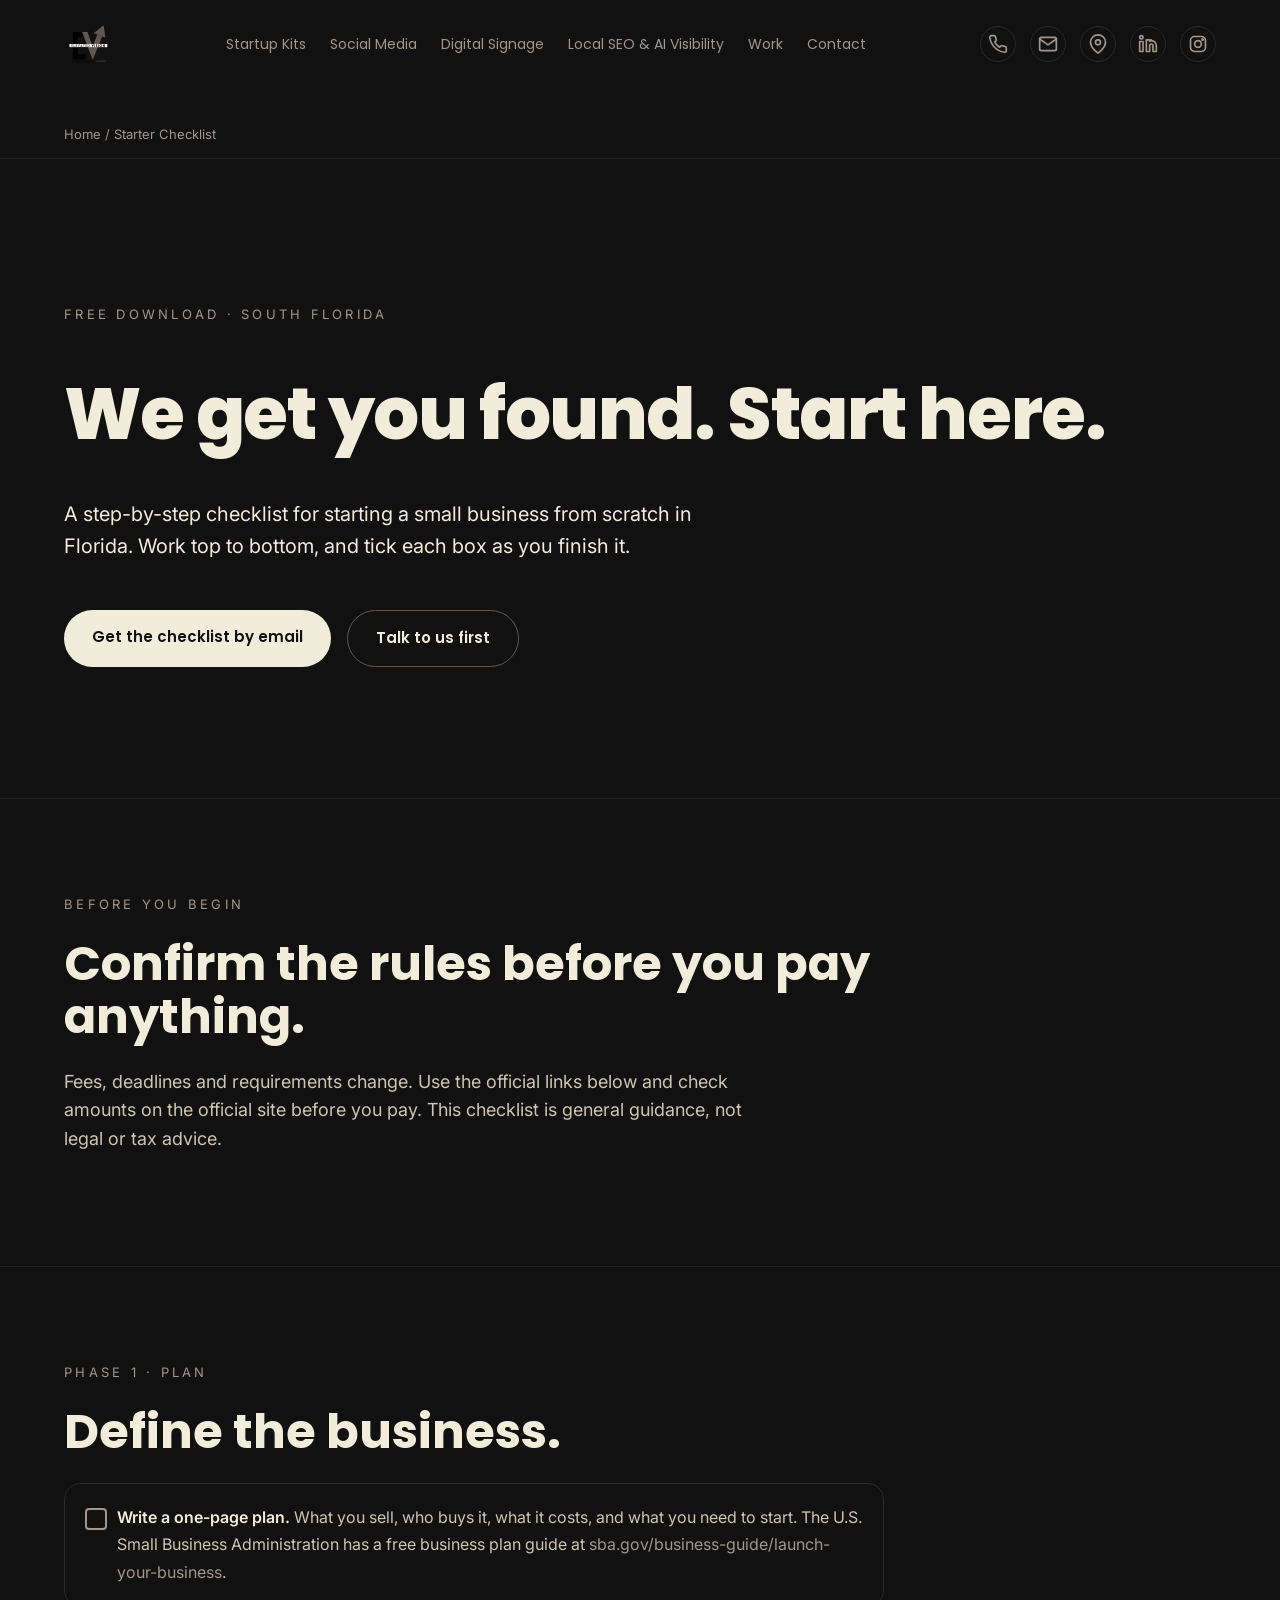
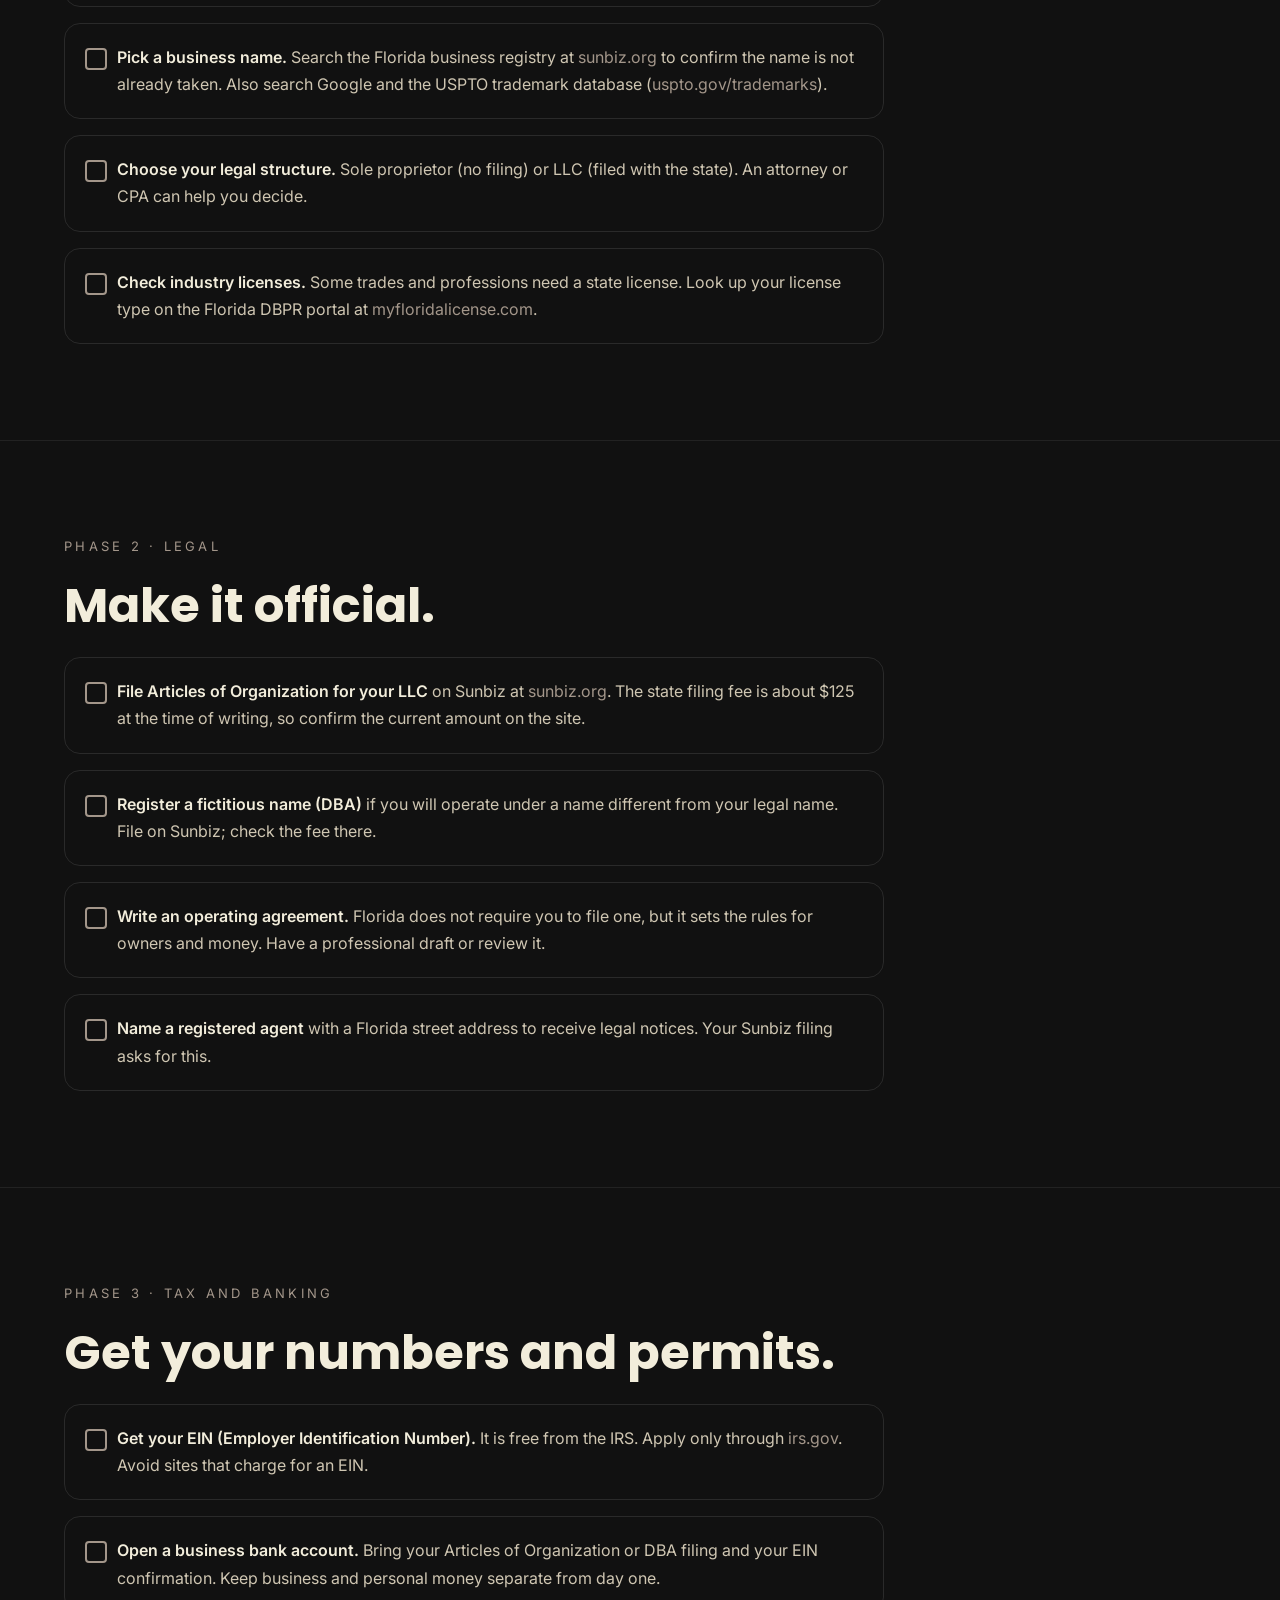
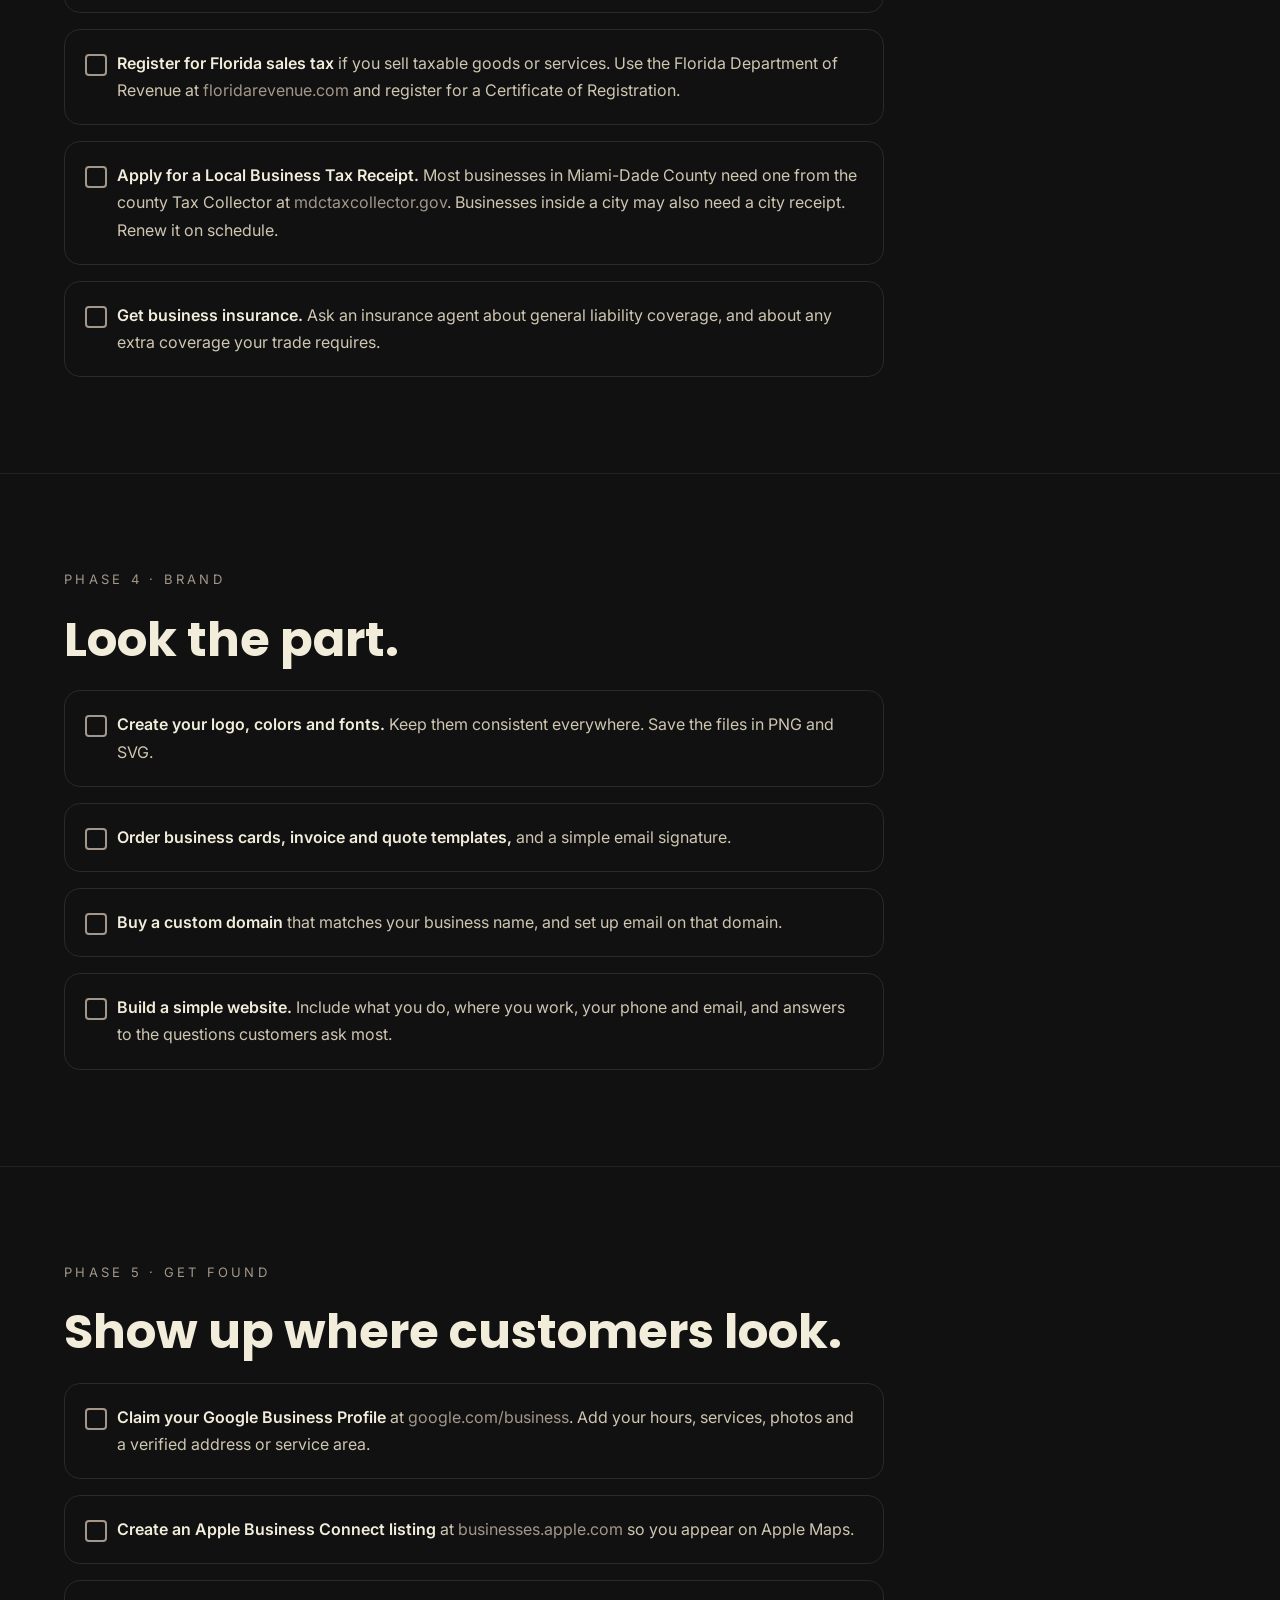
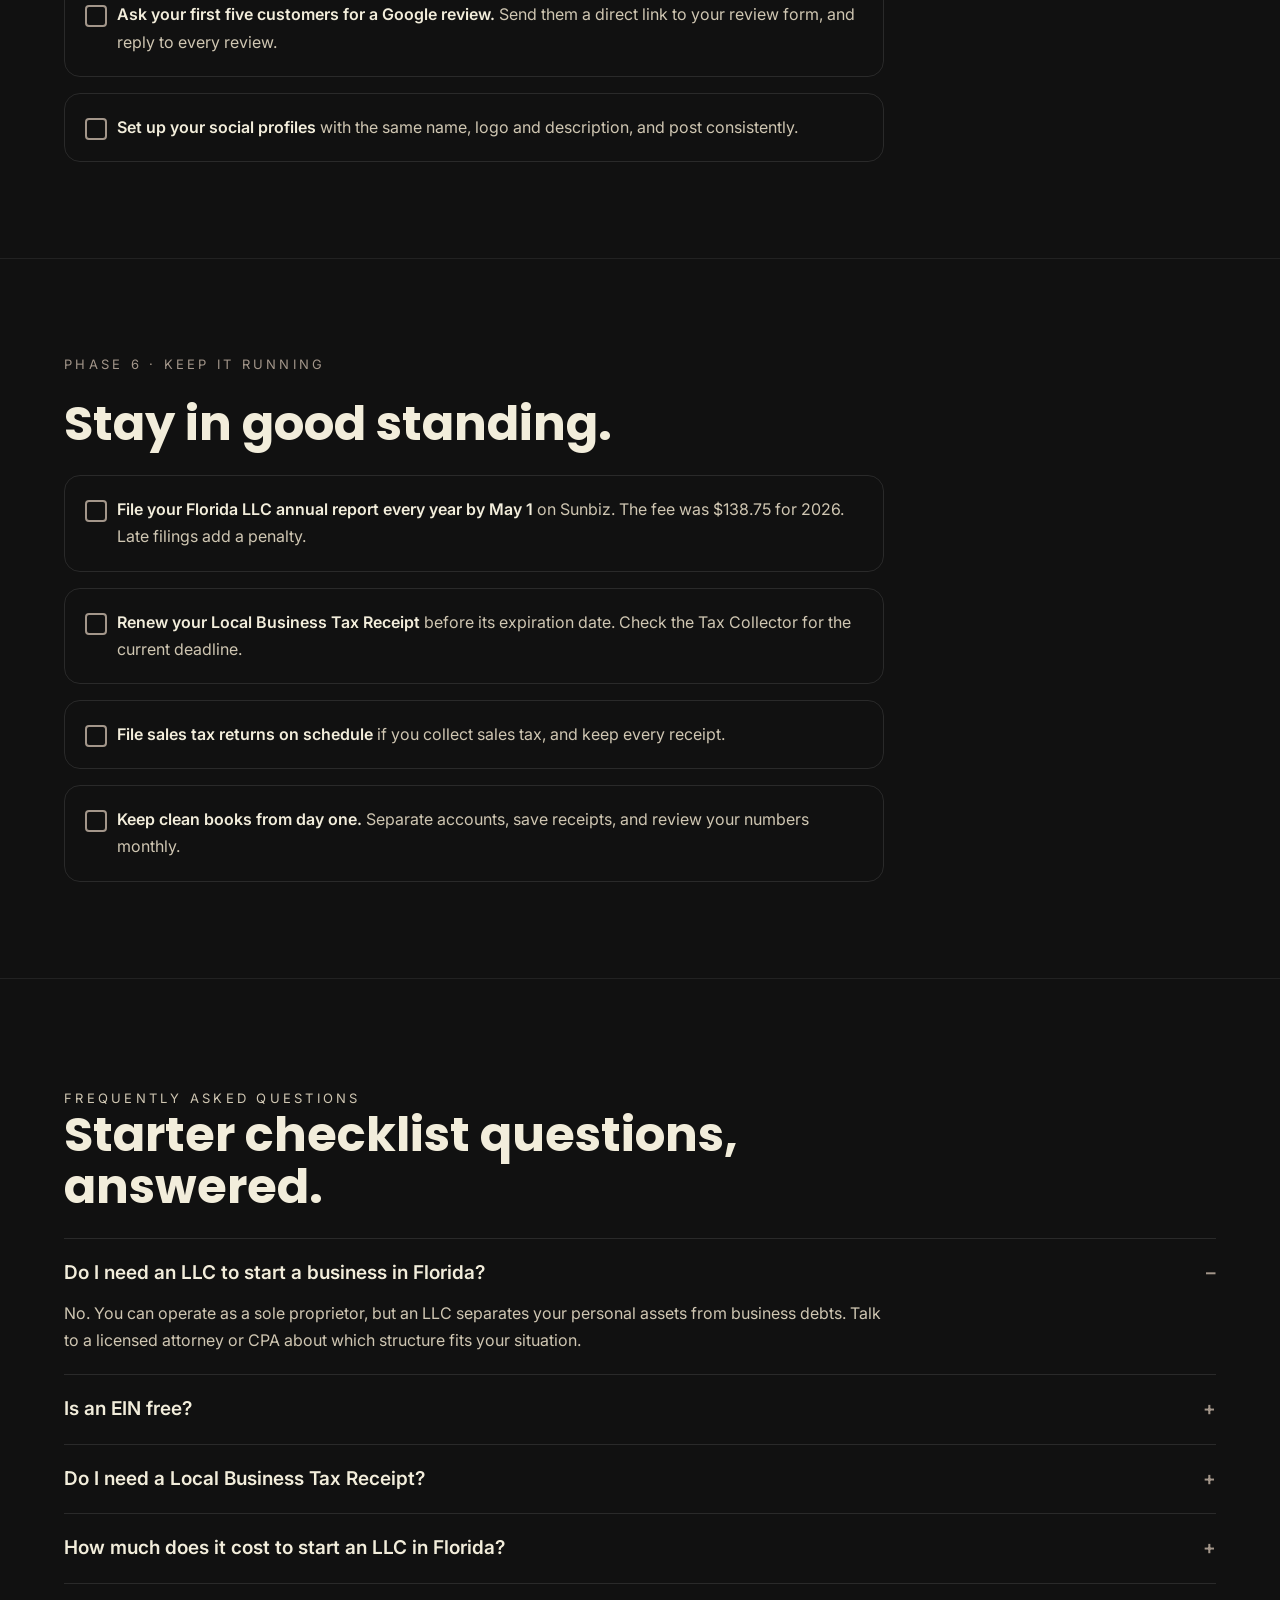
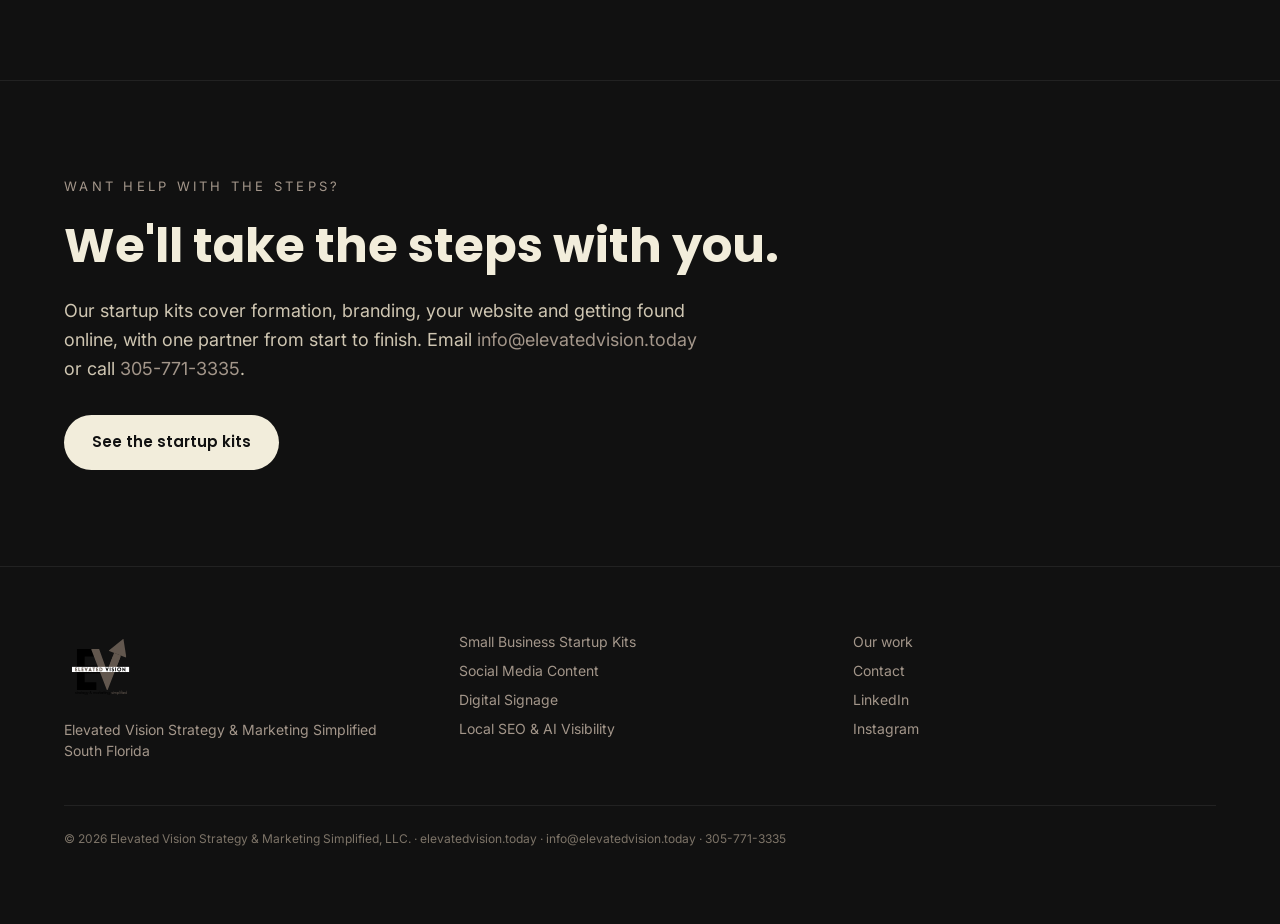
==== starter-checklist.html @ 318035e6 "Add Elevated Vision mark as Apple touch icon on all pages Co-Authored-By: Claude Haiku 5.5 <noreply@" ====
<!doctype html>
<html lang="en">
<head>
<meta charset="utf-8">
<meta name="viewport" content="width=device-width, initial-scale=1">
<title>Free Small Business Starter Checklist for Florida | Elevated Vision</title>
<meta name="description" content="A free, step-by-step starter checklist for launching a small business in South Florida: naming, LLC filing, EIN, sales tax, Miami-Dade business tax receipt, banking, branding and getting found online.">
<link rel="canonical" href="https://elevatedvision.today/starter-checklist.html">
<meta property="og:title" content="Free Small Business Starter Checklist | Elevated Vision">
<meta property="og:url" content="https://elevatedvision.today/starter-checklist.html">
<link rel="icon" href="assets/logo/elevated-vision-logo.svg" type="image/svg+xml">
<link rel="apple-touch-icon" href="assets/logo/elevated-vision-mark.png">
<link rel="preconnect" href="https://fonts.googleapis.com">
<link rel="preconnect" href="https://fonts.gstatic.com" crossorigin>
<link href="https://fonts.googleapis.com/css2?family=Poppins:wght@300;400;600;800&family=Inter:wght@400;500;600&display=swap" rel="stylesheet">
<link rel="stylesheet" href="style.css">
<script type="application/ld+json">
{
  "@context": "https://schema.org",
  "@graph": [
    {
      "@type": "WebPage",
      "name": "Free Small Business Starter Checklist for Florida",
      "url": "https://elevatedvision.today/starter-checklist.html",
      "description": "Step-by-step checklist for starting a small business in South Florida, from naming and LLC filing to EIN, sales tax, local business tax receipt and getting found online.",
      "isPartOf": { "@type": "WebSite", "name": "Elevated Vision Strategy & Marketing Simplified", "url": "https://elevatedvision.today/" },
      "provider": { "@type": "ProfessionalService", "name": "Elevated Vision Strategy & Marketing Simplified", "url": "https://elevatedvision.today/" }
    },
    {
      "@type": "FAQPage",
      "mainEntity": [
        { "@type": "Question", "name": "Do I need an LLC to start a business in Florida?", "acceptedAnswer": { "@type": "Answer", "text": "No. You can operate as a sole proprietor, but an LLC separates your personal assets from business debts. Talk to a licensed attorney or CPA about which structure fits your situation." } },
        { "@type": "Question", "name": "Is an EIN free?", "acceptedAnswer": { "@type": "Answer", "text": "Yes. Apply directly through the IRS website at no cost. Be cautious of third-party sites that charge a fee for an EIN." } },
        { "@type": "Question", "name": "Do I need a Local Business Tax Receipt?", "acceptedAnswer": { "@type": "Answer", "text": "Most businesses operating in Miami-Dade County need a Local Business Tax Receipt from the county Tax Collector, and businesses inside a city may also need a city receipt. Check with the Tax Collector for your category." } },
        { "@type": "Question", "name": "How much does it cost to start an LLC in Florida?", "acceptedAnswer": { "@type": "Answer", "text": "Florida charges a filing fee to file Articles of Organization on Sunbiz, and an annual report fee every year. Confirm the current amounts on sunbiz.org before you file." } }
      ]
    }
  ]
}
</script>
</head>
<body>

<header class="nav">
  <a href="index.html" aria-label="Elevated Vision home"><img src="assets/logo/elevated-vision-logo.svg" alt="Elevated Vision, marketing &amp; strategy, simplified"></a>
  <nav class="nav-links" aria-label="Primary">
    <a href="services/startup-kits.html">Startup Kits</a>
    <a href="services/social-media-content.html">Social Media</a>
    <a href="services/digital-signage.html">Digital Signage</a>
    <a href="services/local-seo-ai-visibility.html">Local SEO &amp; AI Visibility</a>
    <a href="work.html">Work</a>
    <a href="index.html#contact">Contact</a>
  </nav>
  <div class="nav-contact" aria-label="Contact Elevated Vision">
    <a href="tel:+13057713335" aria-label="Call us" title="Call us"><svg viewBox="0 0 24 24" width="20" height="20" fill="none" stroke="currentColor" stroke-width="2" stroke-linecap="round" stroke-linejoin="round" aria-hidden="true" focusable="false"><path d="M22 16.9v3a2 2 0 0 1-2.2 2 19.8 19.8 0 0 1-8.6-3.1 19.5 19.5 0 0 1-6-6A19.8 19.8 0 0 1 2.1 4.2 2 2 0 0 1 4.1 2h3a2 2 0 0 1 2 1.7c.1.9.4 1.8.7 2.7a2 2 0 0 1-.5 2.1L8 9.8a16 16 0 0 0 6 6l1.3-1.3a2 2 0 0 1 2.1-.4c.9.3 1.8.6 2.7.7a2 2 0 0 1 1.7 2z"/></svg></a>
    <a href="mailto:info@elevatedvision.today" aria-label="Email us" title="Email us"><svg viewBox="0 0 24 24" width="20" height="20" fill="none" stroke="currentColor" stroke-width="2" stroke-linecap="round" stroke-linejoin="round" aria-hidden="true" focusable="false"><rect x="2" y="4" width="20" height="16" rx="2"/><polyline points="22,6 12,13 2,6"/></svg></a>
    <a href="https://www.google.com/maps/place/Elevated+Vision+Strategy+%26+Marketing+Simplified/data=!4m2!3m1!1s0x0:0xafeffd93a2e6e98b?sa=X&amp;ved=1t:2428&amp;ictx=111" aria-label="Google Business Profile" title="Google Business Profile" target="_blank" rel="noopener"><svg viewBox="0 0 24 24" width="20" height="20" fill="none" stroke="currentColor" stroke-width="2" stroke-linecap="round" stroke-linejoin="round" aria-hidden="true" focusable="false"><path d="M21 10c0 7-9 13-9 13S3 17 3 10a9 9 0 0 1 18 0z"/><circle cx="12" cy="10" r="3"/></svg></a>
    <a href="https://www.linkedin.com/company/elevated-vision-sms" aria-label="LinkedIn" title="LinkedIn" target="_blank" rel="noopener"><svg viewBox="0 0 24 24" width="20" height="20" fill="none" stroke="currentColor" stroke-width="2" stroke-linecap="round" stroke-linejoin="round" aria-hidden="true" focusable="false"><path d="M16 8a6 6 0 0 1 6 6v7h-4v-7a2 2 0 0 0-4 0v7h-4v-14h4v2a4 4 0 0 1 2-2z"/><rect x="2" y="9" width="4" height="12"/><circle cx="4" cy="4" r="2"/></svg></a>
    <a href="https://www.instagram.com/ElevatedVisionSMS" aria-label="Instagram" title="Instagram" target="_blank" rel="noopener"><svg viewBox="0 0 24 24" width="20" height="20" fill="none" stroke="currentColor" stroke-width="2" stroke-linecap="round" stroke-linejoin="round" aria-hidden="true" focusable="false"><rect x="3" y="3" width="18" height="18" rx="5"/><circle cx="12" cy="12" r="4"/><circle cx="17.5" cy="6.5" r="0.8" fill="currentColor"/></svg></a>
  </div>
</header>

<p class="crumbs"><a href="index.html">Home</a> / Starter Checklist</p>

<main>
  <div class="hero">
    <p class="eyebrow">Free download · South Florida</p>
    <h1>We get you found. Start here.</h1>
    <p class="lead">A step-by-step checklist for starting a small business from scratch in Florida. Work top to bottom, and tick each box as you finish it.</p>
    <div class="pills">
      <a class="btn btn-primary" href="index.html#signup">Get the checklist by email</a>
      <a class="btn btn-ghost" href="index.html#contact">Talk to us first</a>
    </div>
  </div>

  <section>
    <p class="eyebrow">Before you begin</p>
    <h2>Confirm the rules before you pay anything.</h2>
    <p class="muted" style="font-size:18px;max-width:720px;margin:0 0 16px">Fees, deadlines and requirements change. Use the official links below and check amounts on the official site before you pay. This checklist is general guidance, not legal or tax advice.</p>
  </section>

  <section>
    <p class="eyebrow">Phase 1 · Plan</p>
    <h2>Define the business.</h2>
    <ul class="checklist">
      <li><strong>Write a one-page plan.</strong> What you sell, who buys it, what it costs, and what you need to start. The U.S. Small Business Administration has a free business plan guide at <a href="https://www.sba.gov/business-guide/launch-your-business" target="_blank" rel="noopener">sba.gov/business-guide/launch-your-business</a>.</li>
      <li><strong>Pick a business name.</strong> Search the Florida business registry at <a href="https://www.sunbiz.org" target="_blank" rel="noopener">sunbiz.org</a> to confirm the name is not already taken. Also search Google and the USPTO trademark database (<a href="https://www.uspto.gov/trademarks" target="_blank" rel="noopener">uspto.gov/trademarks</a>).</li>
      <li><strong>Choose your legal structure.</strong> Sole proprietor (no filing) or LLC (filed with the state). An attorney or CPA can help you decide.</li>
      <li><strong>Check industry licenses.</strong> Some trades and professions need a state license. Look up your license type on the Florida DBPR portal at <a href="https://www.myfloridalicense.com" target="_blank" rel="noopener">myfloridalicense.com</a>.</li>
    </ul>
  </section>

  <section>
    <p class="eyebrow">Phase 2 · Legal</p>
    <h2>Make it official.</h2>
    <ul class="checklist">
      <li><strong>File Articles of Organization for your LLC</strong> on Sunbiz at <a href="https://www.sunbiz.org" target="_blank" rel="noopener">sunbiz.org</a>. The state filing fee is about $125 at the time of writing, so confirm the current amount on the site.</li>
      <li><strong>Register a fictitious name (DBA)</strong> if you will operate under a name different from your legal name. File on Sunbiz; check the fee there.</li>
      <li><strong>Write an operating agreement.</strong> Florida does not require you to file one, but it sets the rules for owners and money. Have a professional draft or review it.</li>
      <li><strong>Name a registered agent</strong> with a Florida street address to receive legal notices. Your Sunbiz filing asks for this.</li>
    </ul>
  </section>

  <section>
    <p class="eyebrow">Phase 3 · Tax and banking</p>
    <h2>Get your numbers and permits.</h2>
    <ul class="checklist">
      <li><strong>Get your EIN (Employer Identification Number).</strong> It is free from the IRS. Apply only through <a href="https://www.irs.gov/businesses/small-businesses-self-employed/apply-for-an-employer-identification-number-ein-online" target="_blank" rel="noopener">irs.gov</a>. Avoid sites that charge for an EIN.</li>
      <li><strong>Open a business bank account.</strong> Bring your Articles of Organization or DBA filing and your EIN confirmation. Keep business and personal money separate from day one.</li>
      <li><strong>Register for Florida sales tax</strong> if you sell taxable goods or services. Use the Florida Department of Revenue at <a href="https://floridarevenue.com" target="_blank" rel="noopener">floridarevenue.com</a> and register for a Certificate of Registration.</li>
      <li><strong>Apply for a Local Business Tax Receipt.</strong> Most businesses in Miami-Dade County need one from the county Tax Collector at <a href="https://www.mdctaxcollector.gov/services/local-business-tax-receipt" target="_blank" rel="noopener">mdctaxcollector.gov</a>. Businesses inside a city may also need a city receipt. Renew it on schedule.</li>
      <li><strong>Get business insurance.</strong> Ask an insurance agent about general liability coverage, and about any extra coverage your trade requires.</li>
    </ul>
  </section>

  <section>
    <p class="eyebrow">Phase 4 · Brand</p>
    <h2>Look the part.</h2>
    <ul class="checklist">
      <li><strong>Create your logo, colors and fonts.</strong> Keep them consistent everywhere. Save the files in PNG and SVG.</li>
      <li><strong>Order business cards, invoice and quote templates,</strong> and a simple email signature.</li>
      <li><strong>Buy a custom domain</strong> that matches your business name, and set up email on that domain.</li>
      <li><strong>Build a simple website.</strong> Include what you do, where you work, your phone and email, and answers to the questions customers ask most.</li>
    </ul>
  </section>

  <section>
    <p class="eyebrow">Phase 5 · Get found</p>
    <h2>Show up where customers look.</h2>
    <ul class="checklist">
      <li><strong>Claim your Google Business Profile</strong> at <a href="https://www.google.com/business" target="_blank" rel="noopener">google.com/business</a>. Add your hours, services, photos and a verified address or service area.</li>
      <li><strong>Create an Apple Business Connect listing</strong> at <a href="https://businesses.apple.com" target="_blank" rel="noopener">businesses.apple.com</a> so you appear on Apple Maps.</li>
      <li><strong>Ask your first five customers for a Google review.</strong> Send them a direct link to your review form, and reply to every review.</li>
      <li><strong>Set up your social profiles</strong> with the same name, logo and description, and post consistently.</li>
    </ul>
  </section>

  <section>
    <p class="eyebrow">Phase 6 · Keep it running</p>
    <h2>Stay in good standing.</h2>
    <ul class="checklist">
      <li><strong>File your Florida LLC annual report every year by May 1</strong> on Sunbiz. The fee was $138.75 for 2026. Late filings add a penalty.</li>
      <li><strong>Renew your Local Business Tax Receipt</strong> before its expiration date. Check the Tax Collector for the current deadline.</li>
      <li><strong>File sales tax returns on schedule</strong> if you collect sales tax, and keep every receipt.</li>
      <li><strong>Keep clean books from day one.</strong> Separate accounts, save receipts, and review your numbers monthly.</li>
    </ul>
  </section>

  <section class="faq">
    <p class="eyebrow">Frequently asked questions</p>
    <h2>Starter checklist questions, answered.</h2>
    <details open><summary>Do I need an LLC to start a business in Florida?</summary><p>No. You can operate as a sole proprietor, but an LLC separates your personal assets from business debts. Talk to a licensed attorney or CPA about which structure fits your situation.</p></details>
    <details><summary>Is an EIN free?</summary><p>Yes. Apply directly through the IRS website at no cost. Be cautious of third-party sites that charge a fee for an EIN.</p></details>
    <details><summary>Do I need a Local Business Tax Receipt?</summary><p>Most businesses operating in Miami-Dade County need a Local Business Tax Receipt from the county Tax Collector, and businesses inside a city may also need a city receipt. Check with the Tax Collector for your category.</p></details>
    <details><summary>How much does it cost to start an LLC in Florida?</summary><p>Florida charges a filing fee to file Articles of Organization on Sunbiz, and an annual report fee every year. Confirm the current amounts on sunbiz.org before you file.</p></details>
  </section>

  <section>
    <p class="eyebrow">Want help with the steps?</p>
    <h2>We'll take the steps with you.</h2>
    <p class="muted" style="font-size:18px;max-width:640px;margin:0 0 32px">Our startup kits cover formation, branding, your website and getting found online, with one partner from start to finish. Email <a href="mailto:info@elevatedvision.today">info@elevatedvision.today</a> or call <a href="tel:+13057713335">305-771-3335</a>.</p>
    <a class="btn btn-primary" href="services/startup-kits.html">See the startup kits</a>
  </section>
</main>

<footer class="footer">
  <div><img src="assets/logo/elevated-vision-logo.svg" alt="Elevated Vision" style="height:72px;width:auto;margin-bottom:16px"><div>Elevated Vision Strategy &amp; Marketing Simplified<br>South Florida</div></div>
  <ul><li><a href="services/startup-kits.html">Small Business Startup Kits</a></li><li><a href="services/social-media-content.html">Social Media Content</a></li><li><a href="services/digital-signage.html">Digital Signage</a></li><li><a href="services/local-seo-ai-visibility.html">Local SEO &amp; AI Visibility</a></li></ul>
  <ul><li><a href="work.html">Our work</a></li><li><a href="index.html#contact">Contact</a></li><li><a href="https://www.linkedin.com/company/elevated-vision-sms" target="_blank" rel="noopener">LinkedIn</a></li><li><a href="https://www.instagram.com/ElevatedVisionSMS" target="_blank" rel="noopener">Instagram</a></li></ul>
  <p class="legal">© 2026 Elevated Vision Strategy &amp; Marketing Simplified, LLC. · elevatedvision.today · info@elevatedvision.today · 305-771-3335</p>
</footer>

</body>
</html>
---- style.css ----
:root { --black:#111111; --taupe:#62574E; --taupe-light:#A3968A; --cream:#F2EDDB; --line:#222; --muted:#CFC6B2; }
* { box-sizing: border-box; }
html, body { margin:0; padding:0; }
body { background:var(--black); color:var(--cream); font-family:Inter, system-ui, sans-serif; line-height:1.5; }
h1, h2, h3, .btn, .nav-links { font-family:Poppins, system-ui, sans-serif; }
a { color:var(--taupe-light); text-decoration:none; } a:hover { color:var(--cream); }
img { max-width:100%; height:auto; display:block; }
section { padding:96px 64px; border-top:1px solid var(--line); }
.eyebrow { font-size:13px; letter-spacing:.25em; color:var(--taupe-light); text-transform:uppercase; margin:0 0 24px; }
h1 { margin:0; font-size:72px; line-height:1.02; font-weight:800; letter-spacing:-.02em; max-width:1100px; }
h2 { margin:0 0 24px; font-size:48px; font-weight:700; line-height:1.1; max-width:900px; }
h3 { margin:0 0 12px; font-size:24px; font-weight:600; }
.lead { font-size:20px; line-height:1.6; max-width:680px; color:var(--cream); }
.muted { color:var(--muted); line-height:1.6; }
.btn { display:inline-block; padding:16px 28px; border-radius:999px; font-weight:600; font-size:15px; }
.btn-primary { background:var(--cream); color:var(--black); }
.btn-primary:hover { background:var(--taupe-light); color:var(--black); }
.btn-ghost { border:1px solid var(--taupe); color:var(--cream); }
.nav { display:flex; justify-content:space-between; align-items:center; padding:20px 64px; flex-wrap:wrap; gap:16px; }
.nav img { height:48px; width:auto; }
.nav-links { display:flex; gap:24px; font-size:14px; color:var(--taupe-light); flex-wrap:wrap; }
.nav-links a[aria-current="page"] { color:var(--cream); }
.hero { padding:112px 64px 96px; min-height:640px; display:flex; flex-direction:column; justify-content:center; gap:28px; border-top:1px solid var(--line); }
.crumbs { font-size:13px; color:var(--taupe-light); padding:24px 64px 0; }
.grid3 { display:grid; grid-template-columns:repeat(3,minmax(0,1fr)); gap:24px; }
.grid2 { display:grid; grid-template-columns:repeat(2,minmax(0,1fr)); gap:24px; }
.card { border:1px solid #2a2a2a; border-radius:20px; padding:32px; display:flex; flex-direction:column; gap:12px; }
.card .num { font-size:14px; color:var(--taupe-light); }
.card a.more { color:var(--cream); font-weight:600; margin-top:auto; }
.pills { display:flex; gap:16px; flex-wrap:wrap; }
.pill { border:1px solid var(--taupe); padding:10px 18px; border-radius:999px; font-size:14px; }
.bg-deep { background:#0b0b0b; }
.work-card { border:1px solid #2a2a2a; border-radius:16px; overflow:hidden; display:flex; flex-direction:column; background:#0b0b0b; }
.work-card .frame { background:#000; display:flex; align-items:center; justify-content:center; min-height:220px; padding:16px; }
.work-card .frame img { max-height:260px; width:auto; object-fit:contain; }
.work-card .caption { padding:20px 24px 24px; display:flex; flex-direction:column; gap:6px; }
.work-card .caption strong { font-size:17px; }
.work-card .caption span { color:var(--taupe-light); font-size:14px; }
.faq details { border-top:1px solid #2a2a2a; padding:20px 0; }
.faq details:last-child { border-bottom:1px solid #2a2a2a; }
.faq summary { cursor:pointer; font-size:19px; font-weight:600; list-style:none; }
.faq summary::-webkit-details-marker { display:none; }
.faq summary::after { content:"+"; float:right; color:var(--taupe-light); }
.faq details[open] summary::after { content:"–"; }
.faq p { color:var(--muted); line-height:1.7; margin:12px 0 0; max-width:820px; }
.reviews-grid { display:grid; grid-template-columns:minmax(0,1.2fr) minmax(0,1fr); gap:24px; align-items:start; }
@media (max-width: 900px) { .reviews-grid { grid-template-columns:1fr; } }
.signup { display:flex; gap:16px; flex-wrap:wrap; align-items:center; }
.signup-box { border:1px solid #2a2a2a; border-radius:20px; padding:40px; max-width:820px; }
.footer { display:grid; grid-template-columns:repeat(3,minmax(0,1fr)); gap:32px; padding:64px; border-top:1px solid var(--line); color:var(--taupe-light); font-size:14px; }
.footer ul { list-style:none; margin:0; padding:0; display:flex; flex-direction:column; gap:8px; }
.footer .legal { grid-column:1 / -1; font-size:12px; color:#7d7468; border-top:1px solid var(--line); padding-top:24px; }
.social { display:flex; gap:20px; flex-wrap:wrap; }
.placeholder { border:1px dashed var(--taupe-light); border-radius:12px; padding:14px 18px; color:var(--taupe-light); font-size:13px; }
@media (max-width: 900px) {
  section, .nav, .hero, .crumbs, .footer { padding-left:24px; padding-right:24px; }
  h1 { font-size:44px; } h2 { font-size:32px; }
  .grid3, .grid2, .footer { grid-template-columns:1fr; }
  .nav img { height:40px; }
}
@media (prefers-reduced-motion: no-preference) {
  .hero h1, .hero .lead { animation: rise .9s ease-out both; }
  .hero .lead { animation-delay:.15s; }
  @keyframes rise { from { opacity:0; transform:translateY(16px); } to { opacity:1; transform:none; } }
}
.checklist { list-style:none; margin:0; padding:0; display:flex; flex-direction:column; gap:16px; max-width:820px; }
.checklist li { position:relative; padding:20px 20px 20px 52px; border:1px solid #2a2a2a; border-radius:16px; color:var(--muted); line-height:1.7; }
.checklist li::before { content:""; position:absolute; left:20px; top:24px; width:18px; height:18px; border:2px solid var(--taupe-light); border-radius:4px; }
.checklist li strong { color:var(--cream); font-weight:600; }
.nav-contact { display:flex; gap:14px; align-items:center; }
.nav-contact a { color:var(--taupe-light); display:inline-flex; width:36px; height:36px; align-items:center; justify-content:center; border:1px solid #2a2a2a; border-radius:999px; }
.nav-contact a:hover { color:var(--black); background:var(--cream); border-color:var(--cream); }
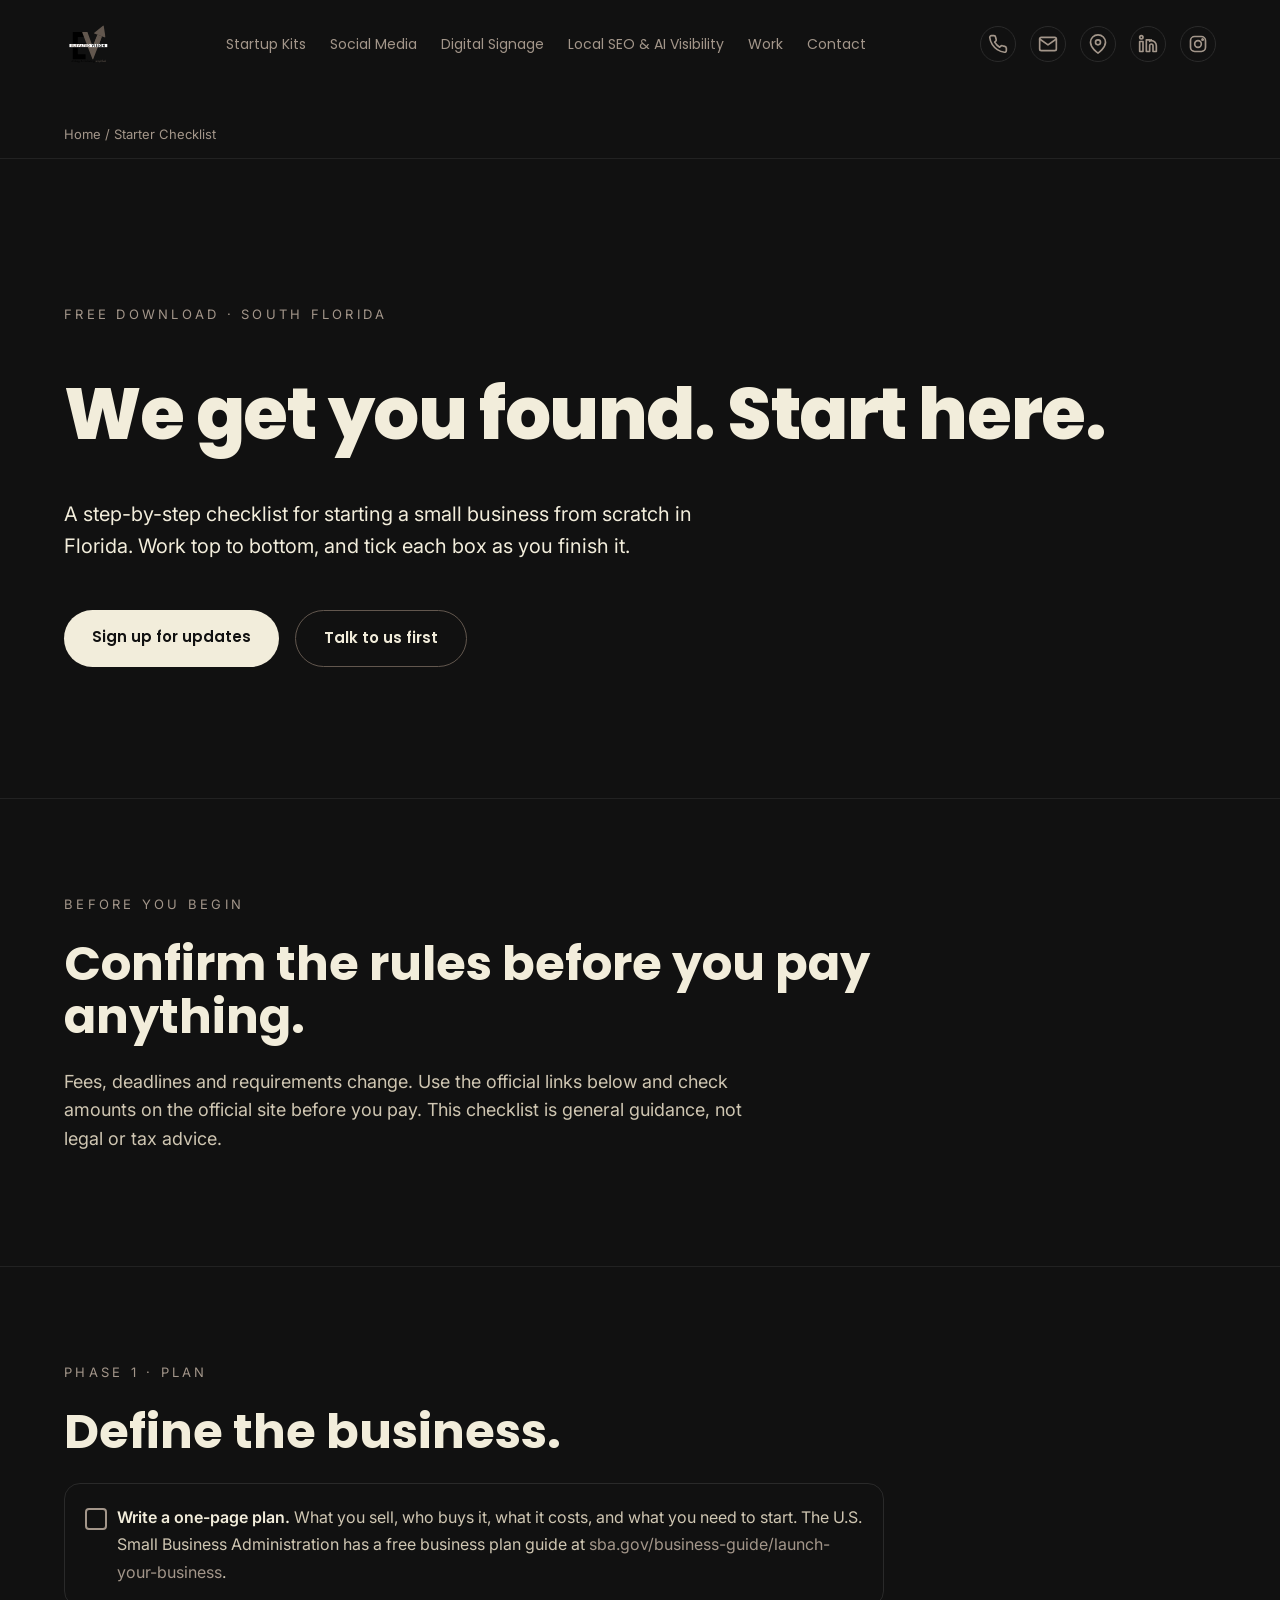
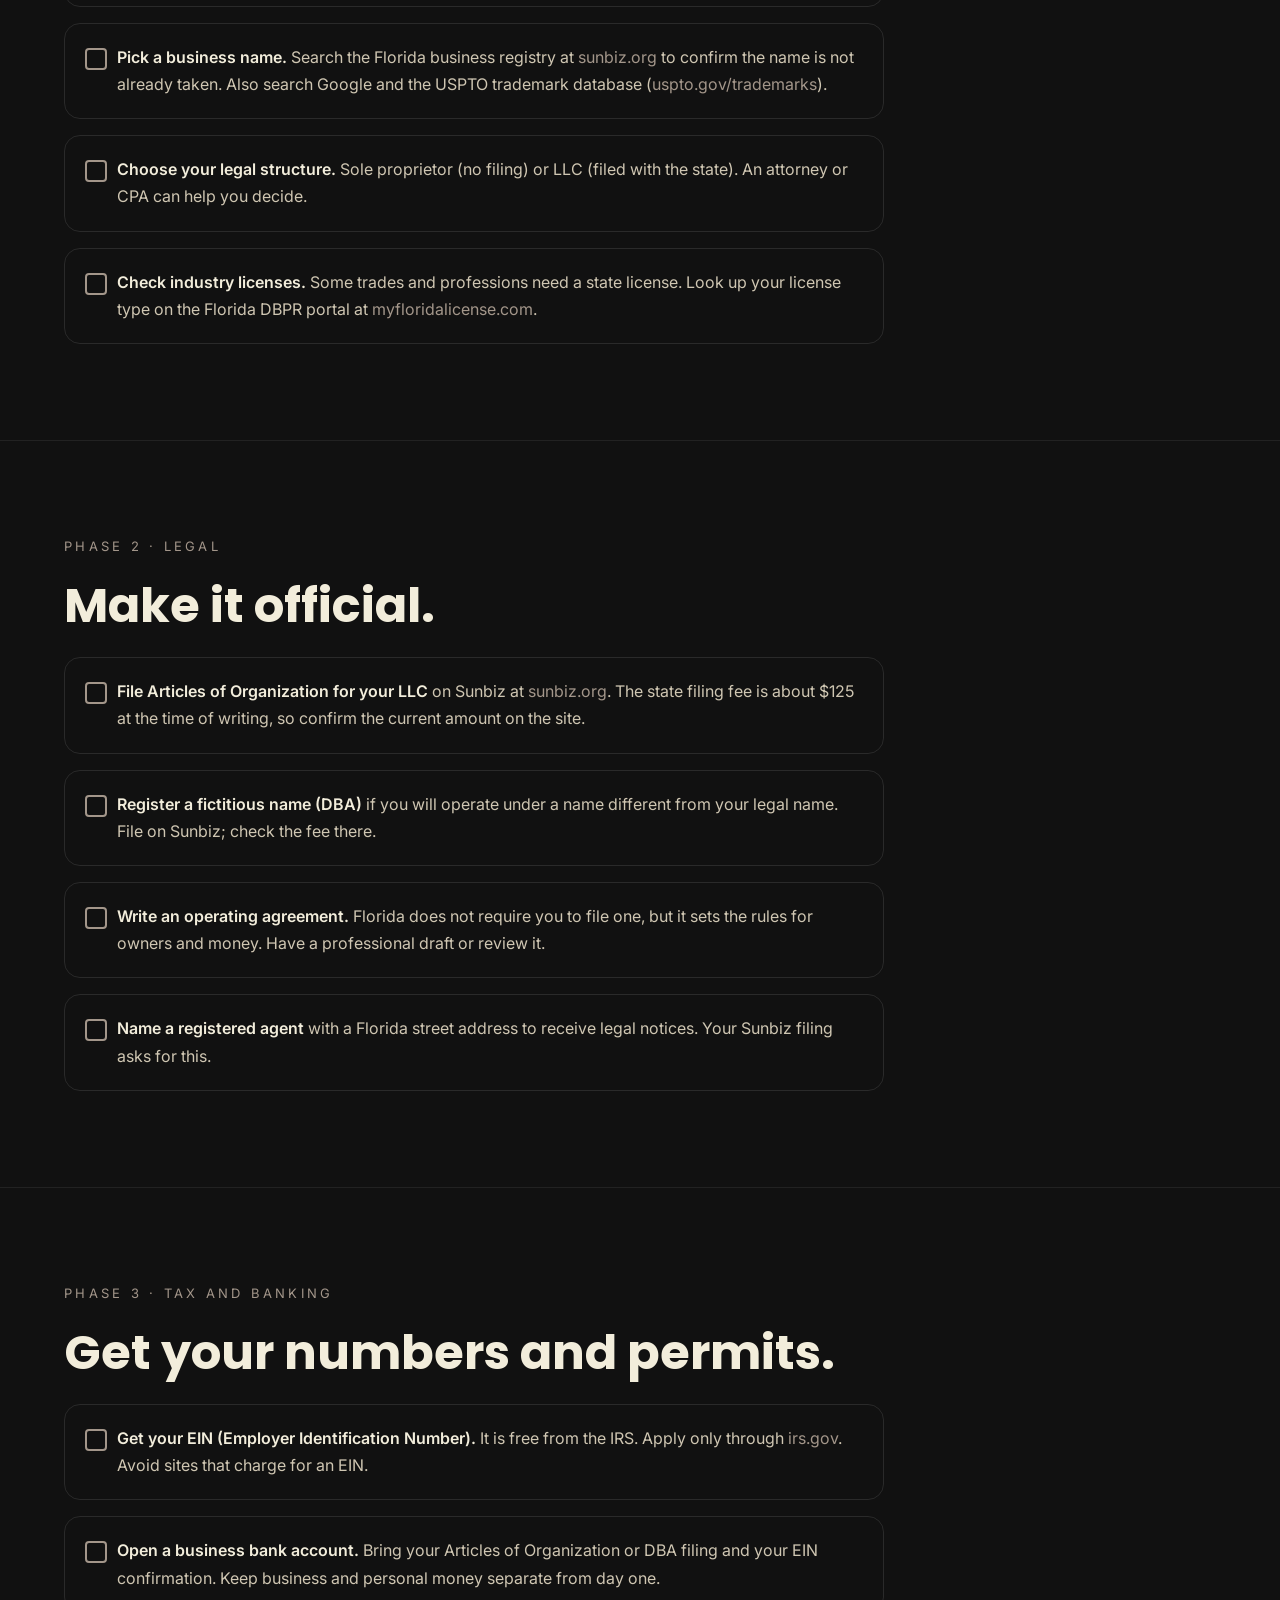
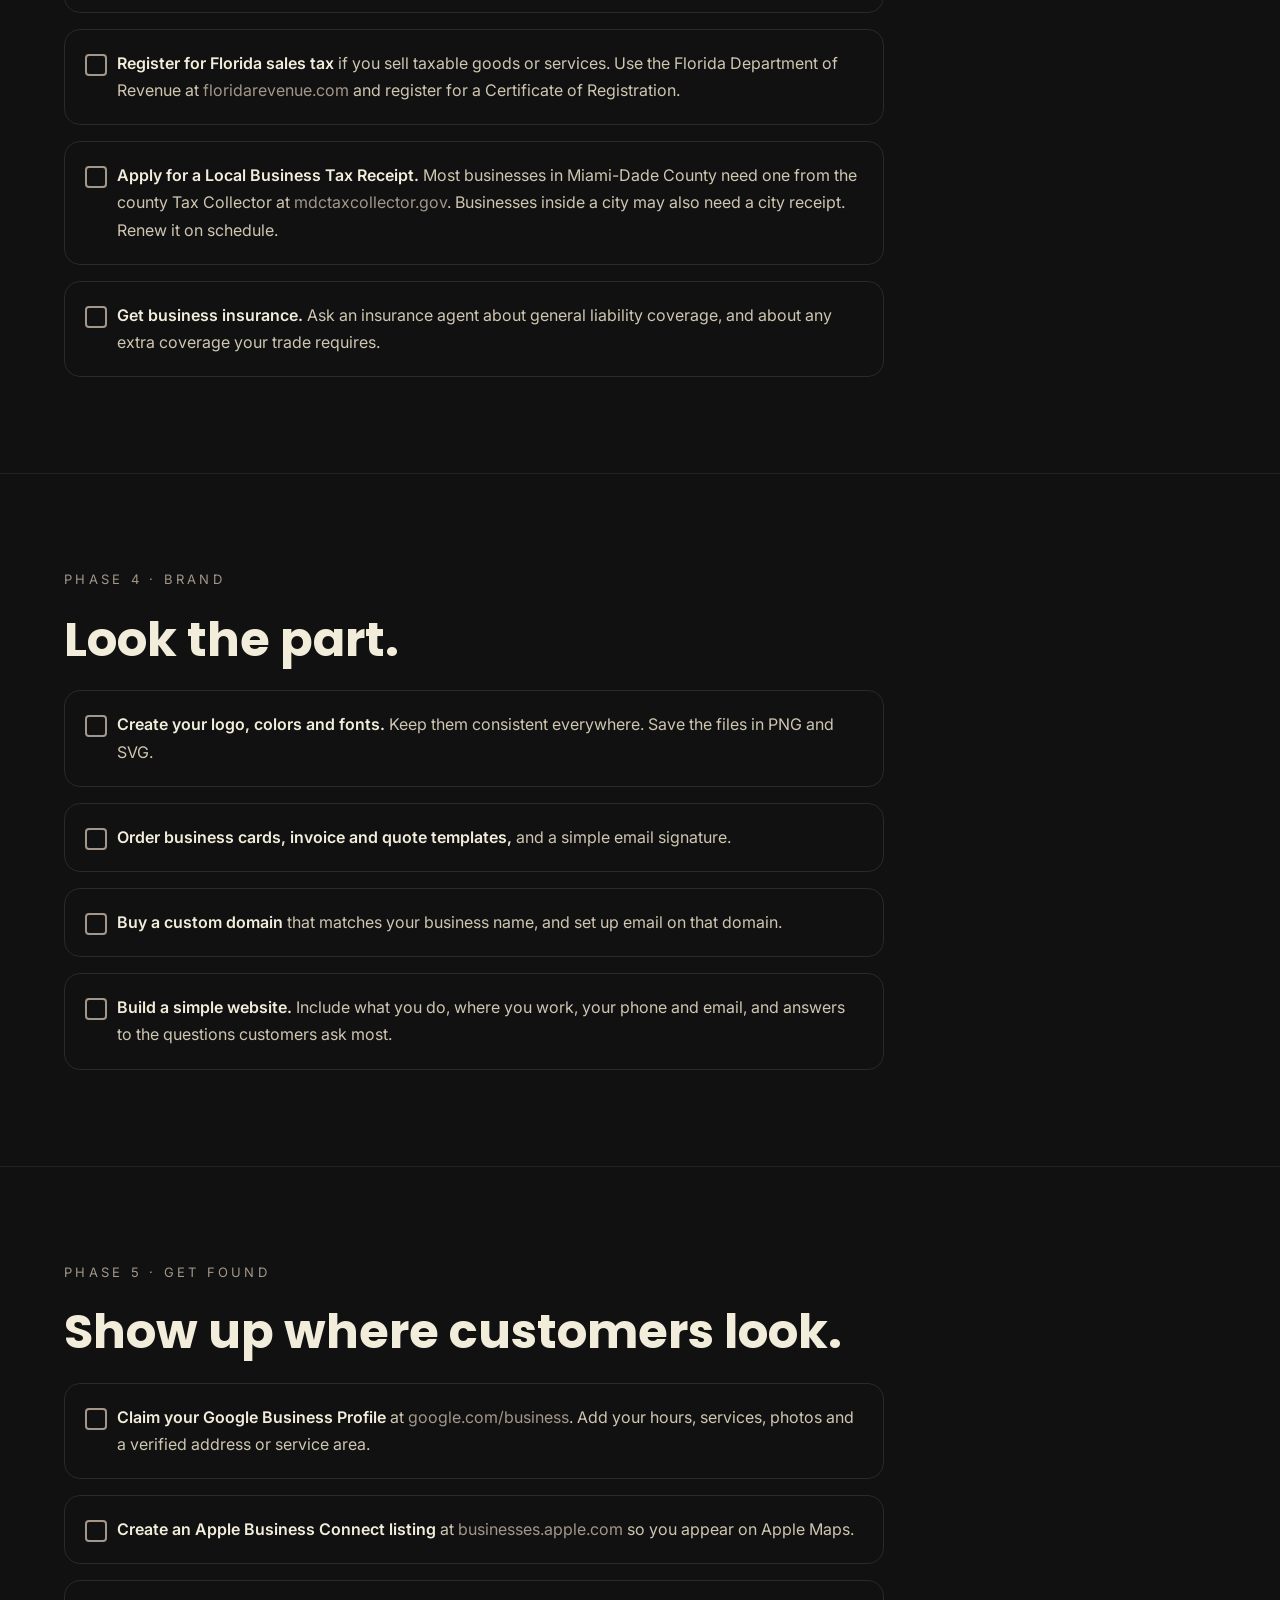
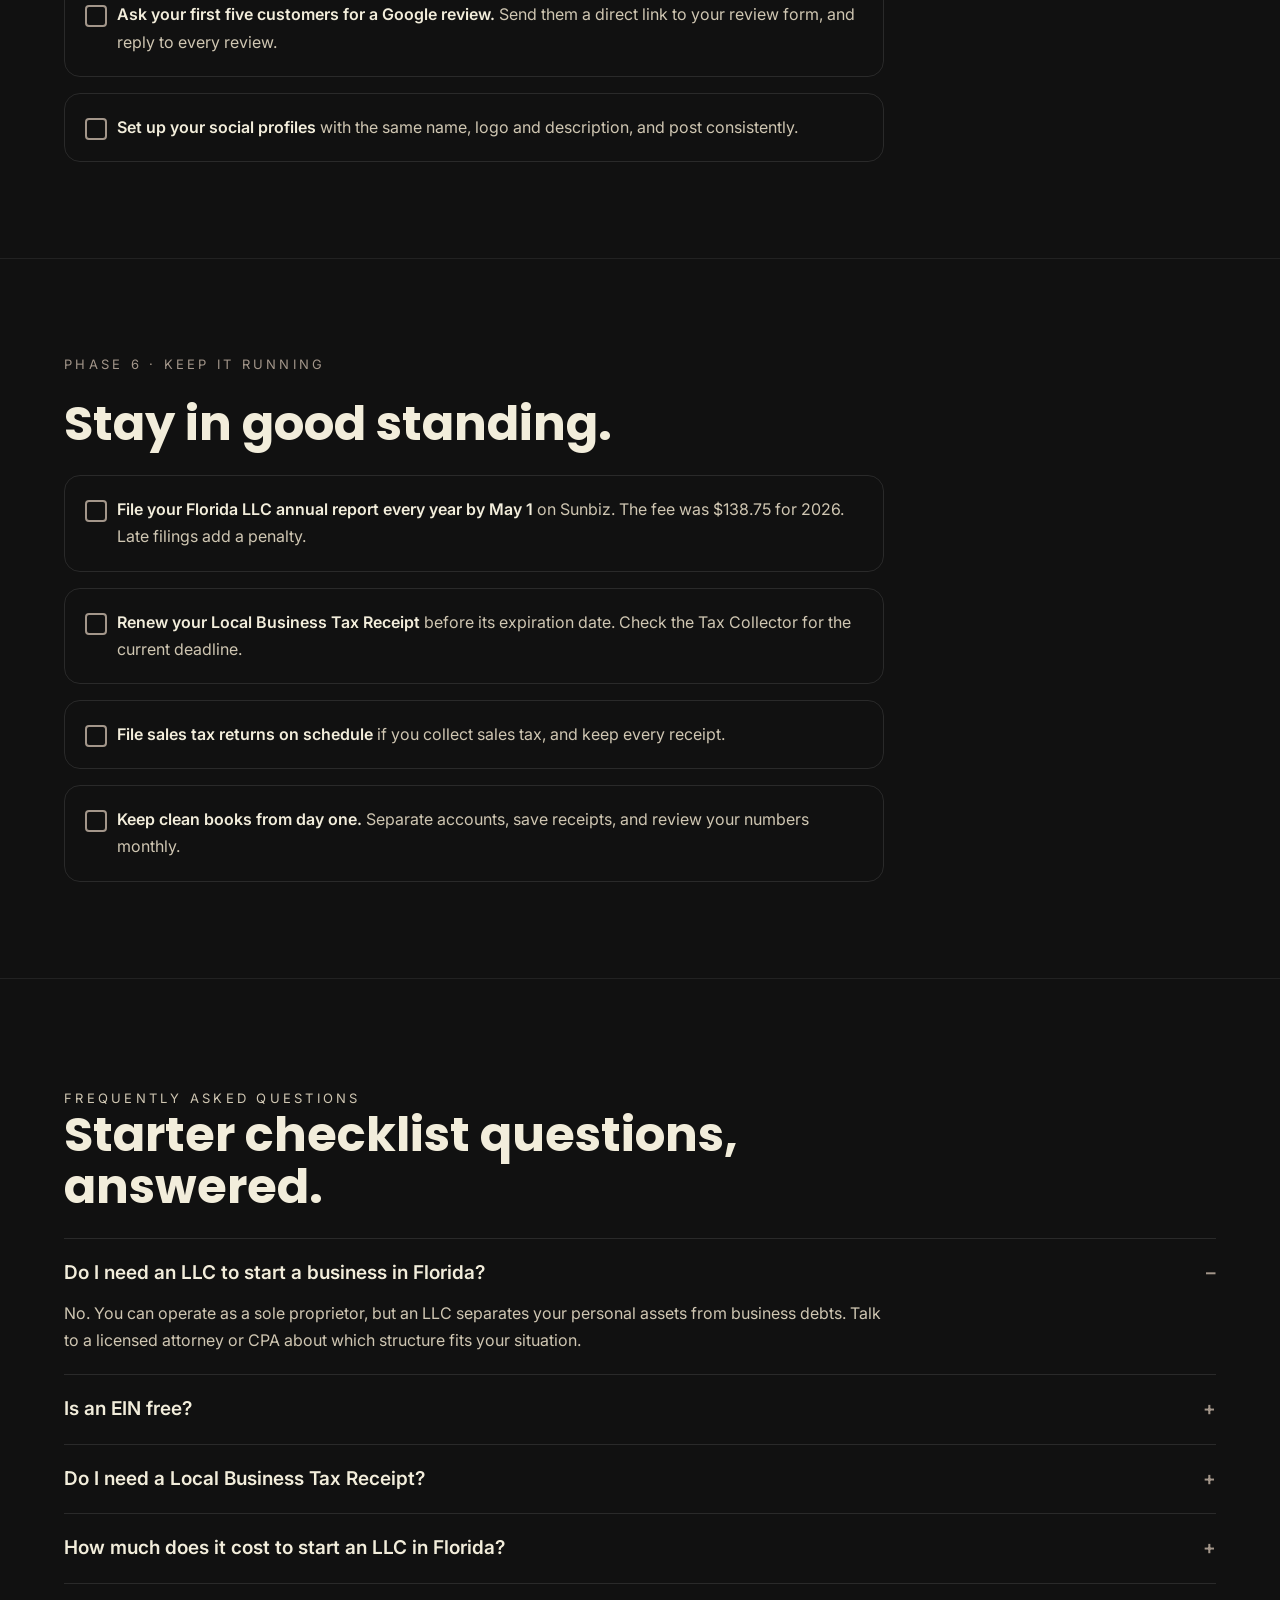
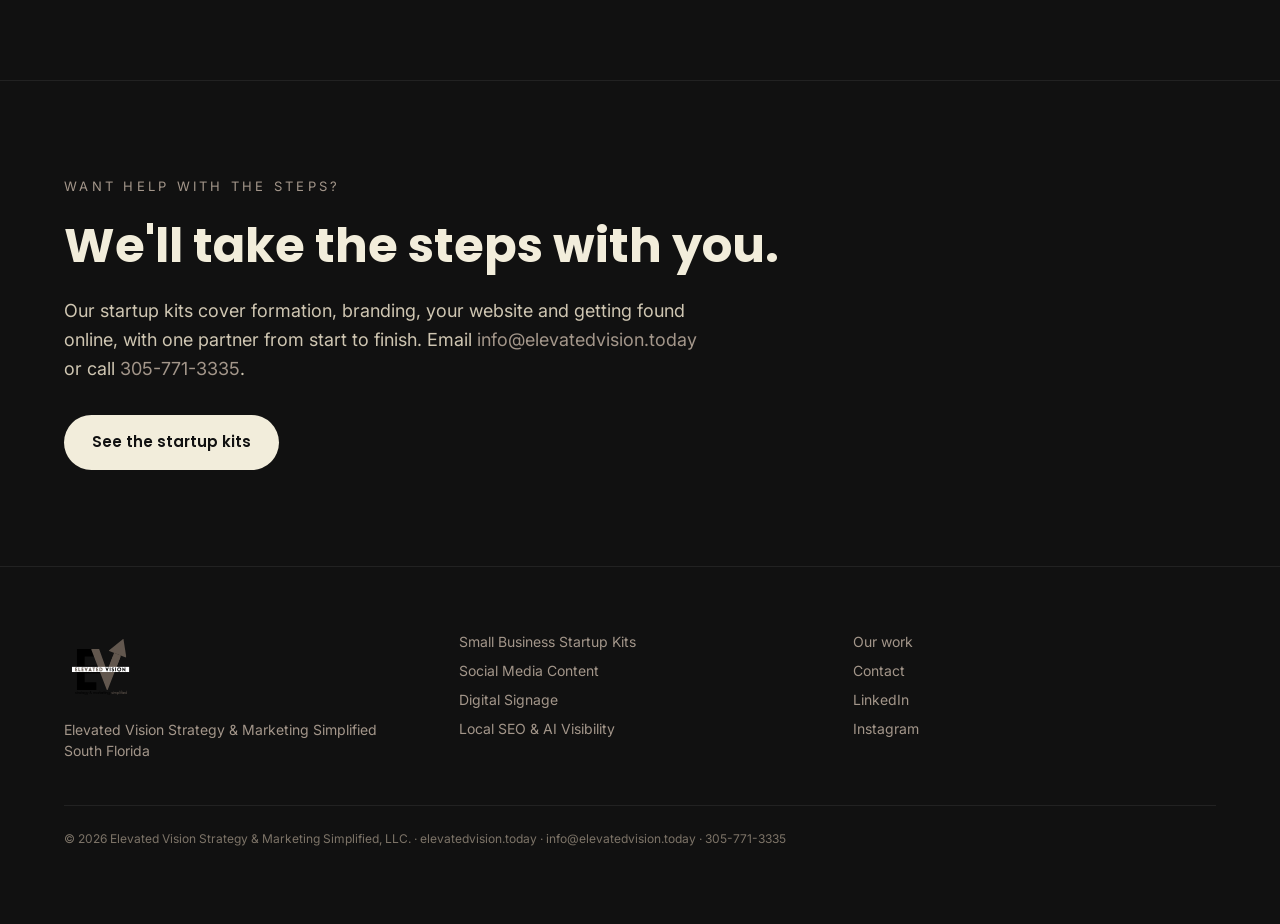
==== commit e99462e7: "Align checklist and sign-up copy with form flow Co-Authored-By: Claude Haiku 5.5 <noreply@anthropic." ====
--- a/starter-checklist.html
+++ b/starter-checklist.html
@@ -68,7 +68,7 @@
     <h1>We get you found. Start here.</h1>
     <p class="lead">A step-by-step checklist for starting a small business from scratch in Florida. Work top to bottom, and tick each box as you finish it.</p>
     <div class="pills">
-      <a class="btn btn-primary" href="index.html#signup">Get the checklist by email</a>
+      <a class="btn btn-primary" href="index.html#signup">Sign up for updates</a>
       <a class="btn btn-ghost" href="index.html#contact">Talk to us first</a>
     </div>
   </div>
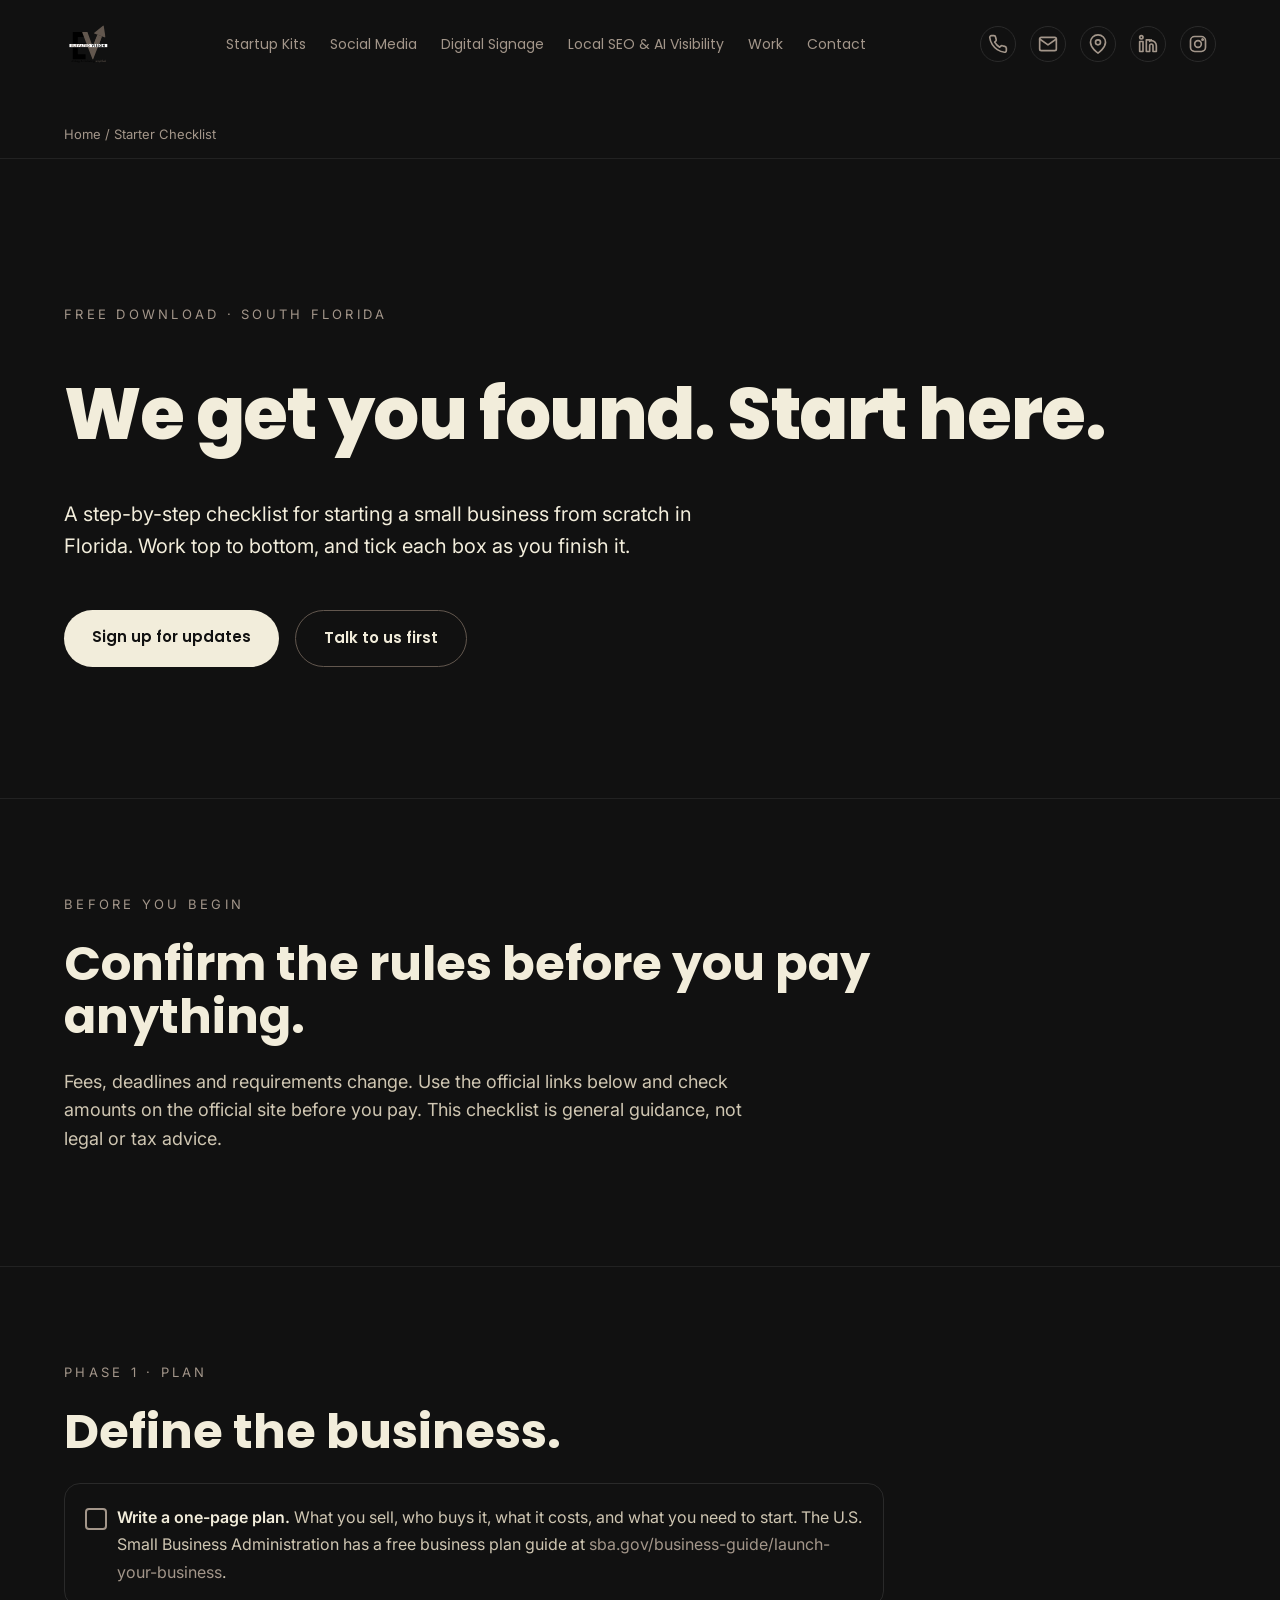
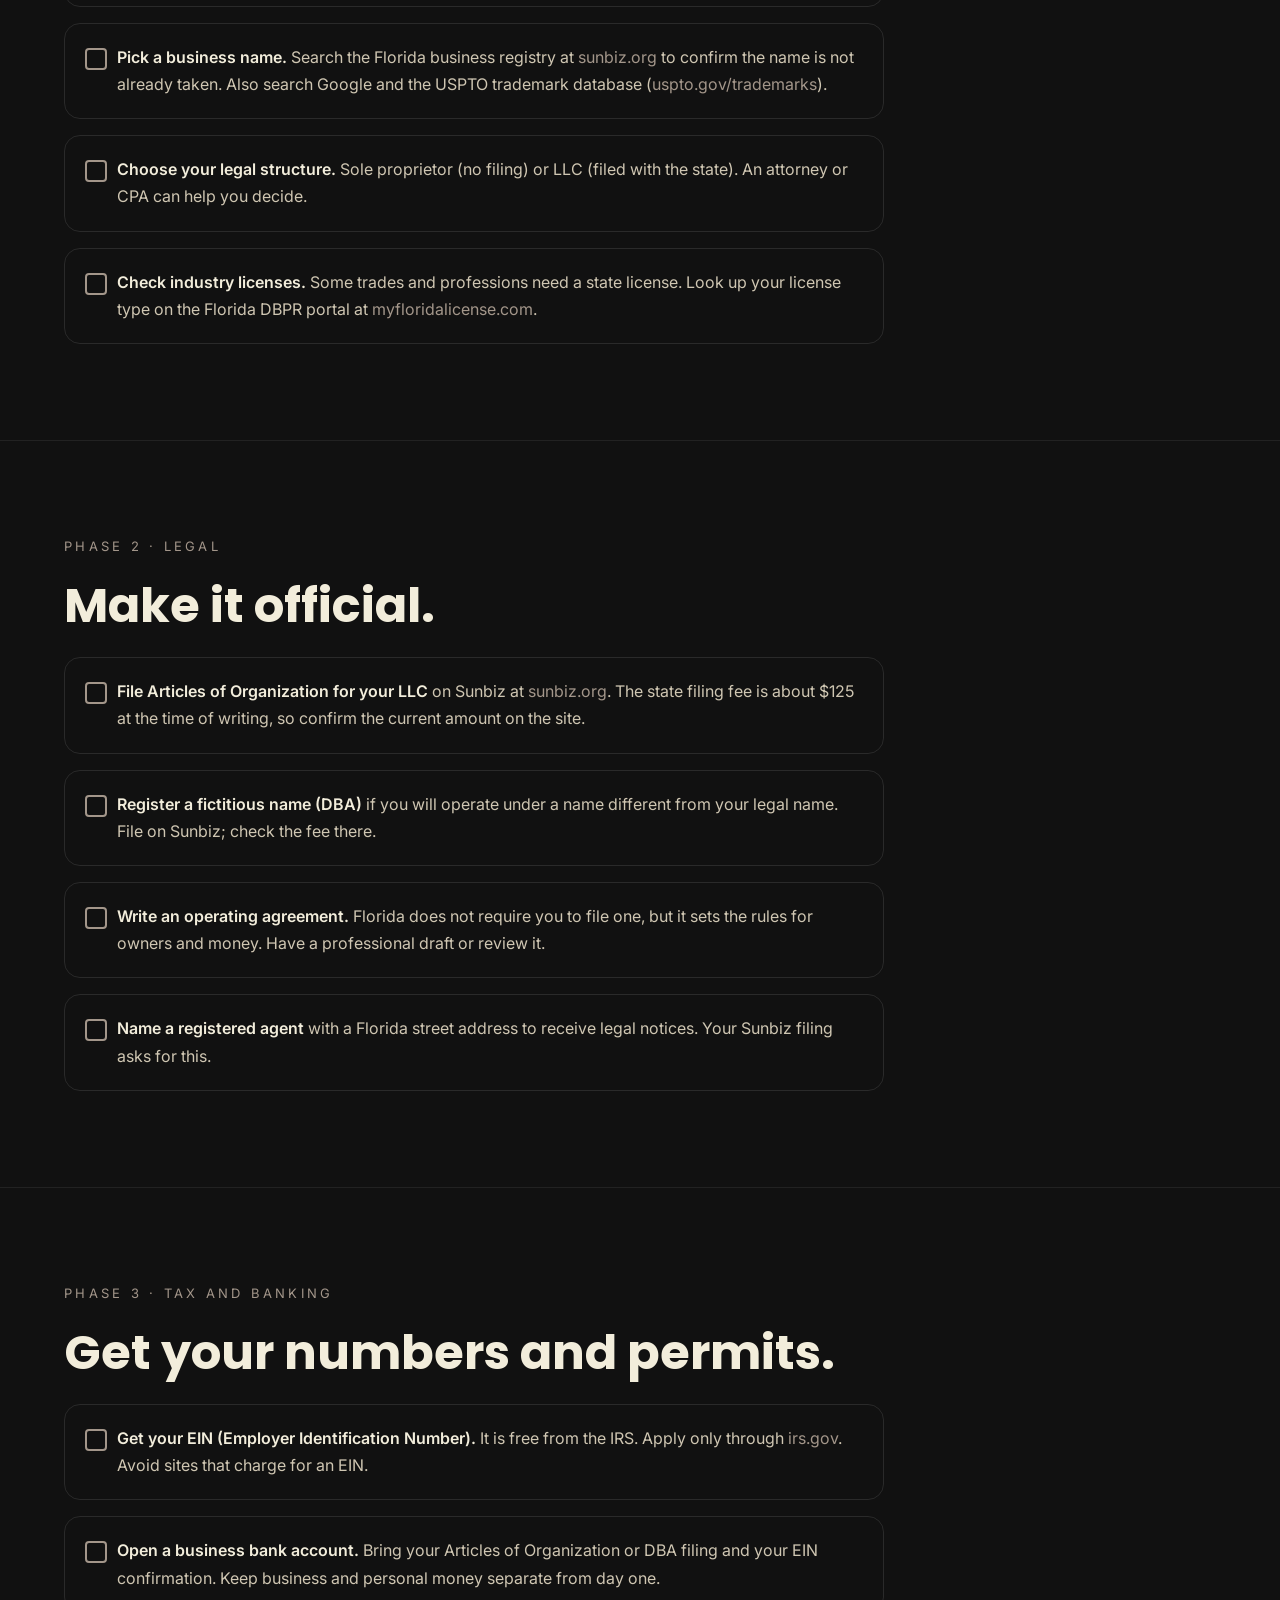
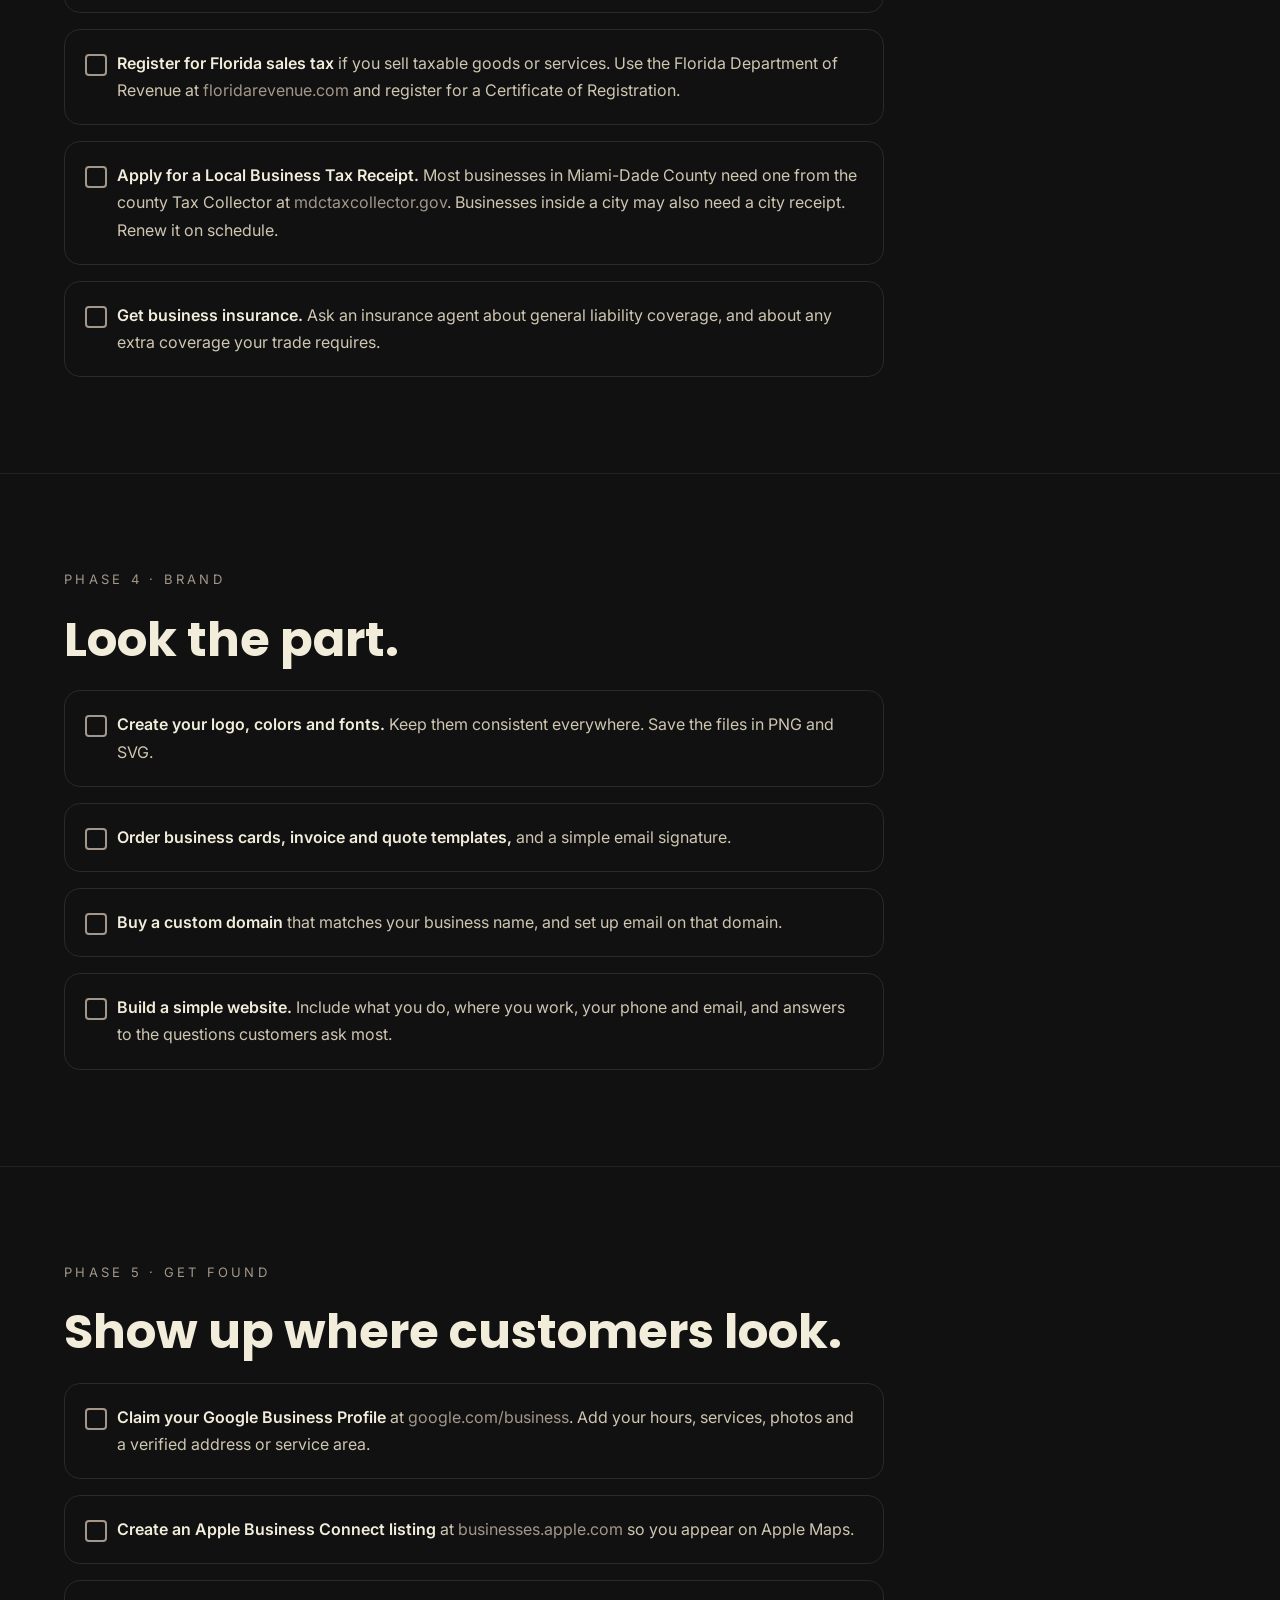
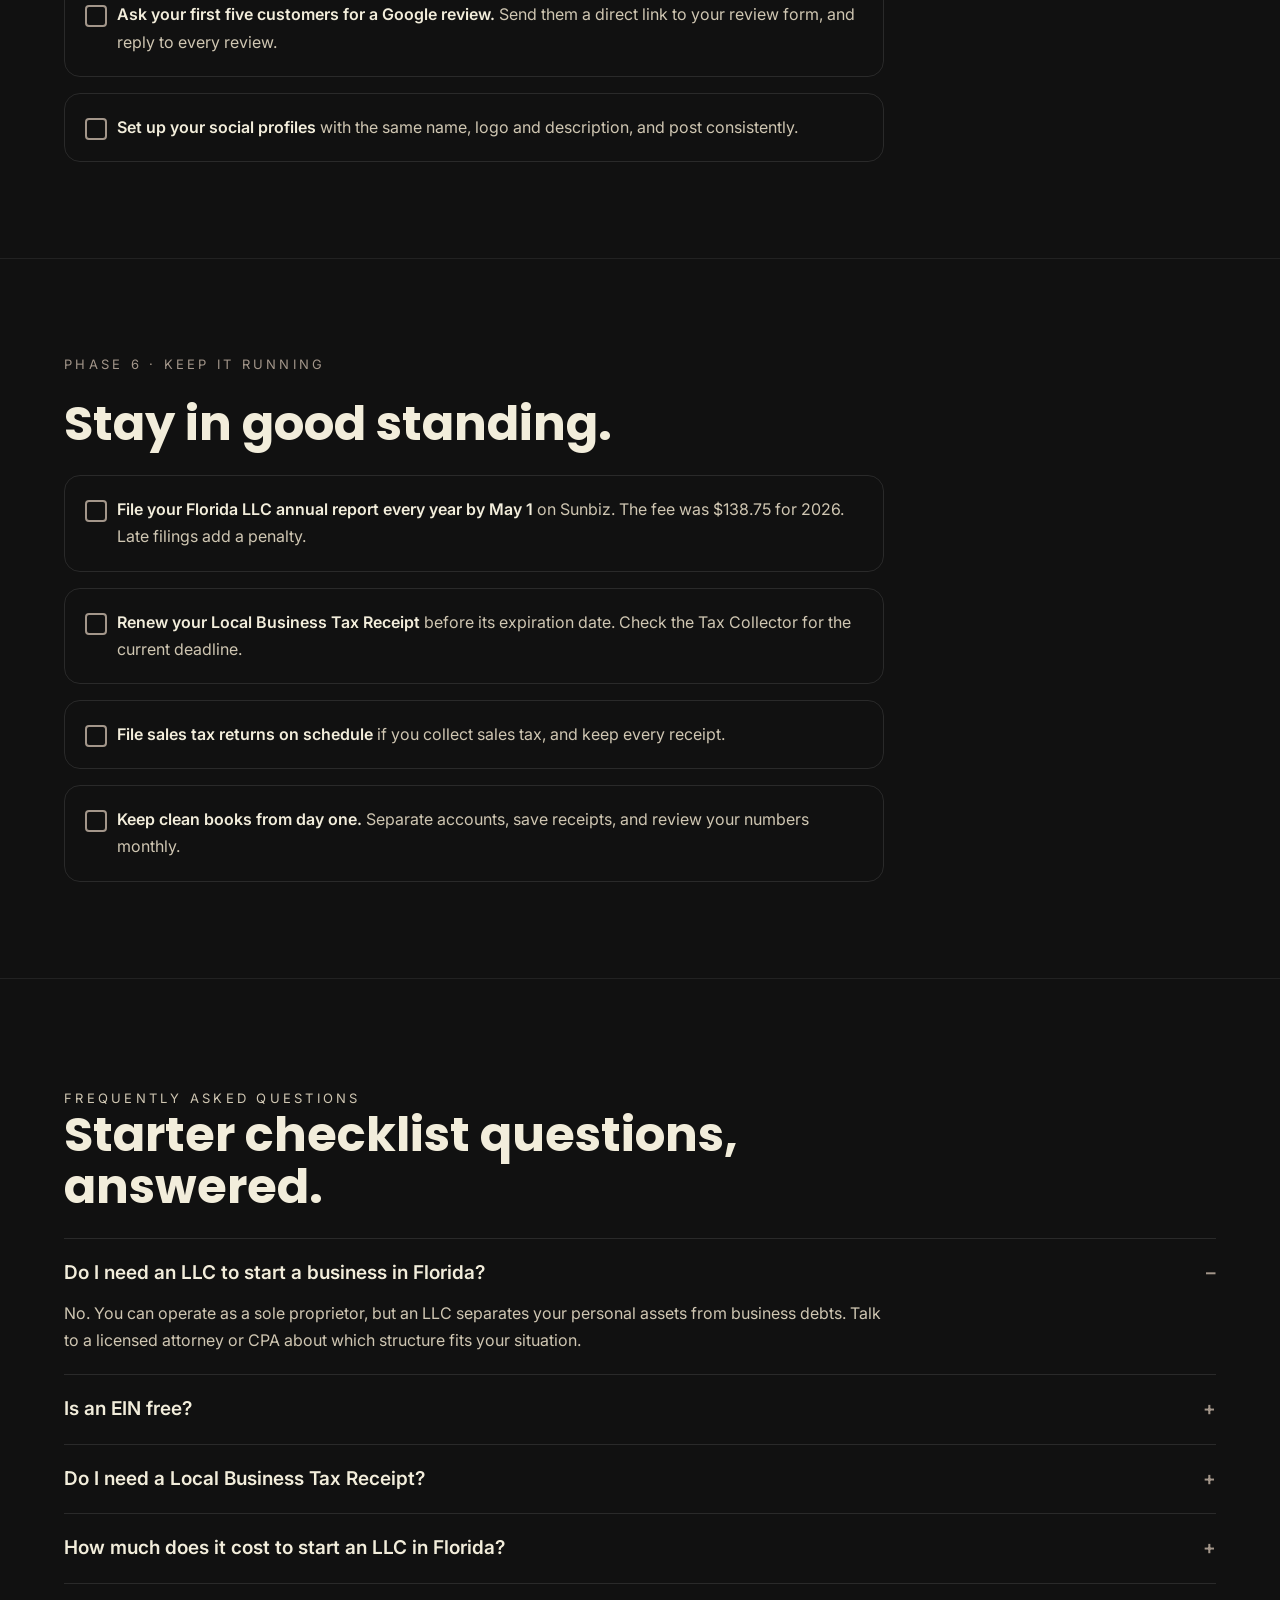
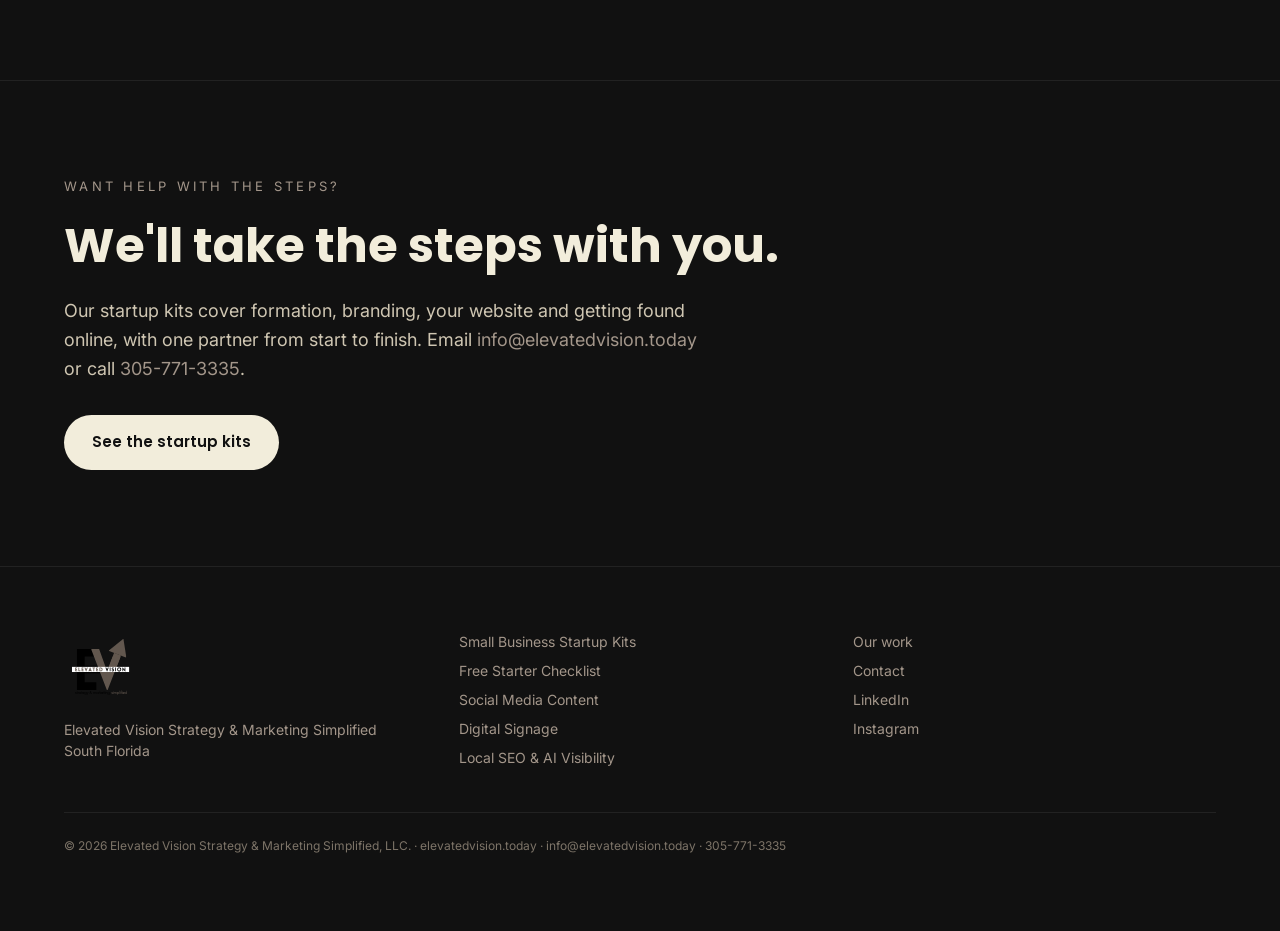
==== commit 9036b131: "Add social share image and open graph tags, add starter checklist to footers Co-Authored-By: Claude " ====
--- a/starter-checklist.html
+++ b/starter-checklist.html
@@ -8,6 +8,8 @@
 <link rel="canonical" href="https://elevatedvision.today/starter-checklist.html">
 <meta property="og:title" content="Free Small Business Starter Checklist | Elevated Vision">
 <meta property="og:url" content="https://elevatedvision.today/starter-checklist.html">
+<meta property="og:image" content="https://elevatedvision.today/assets/og-image.png">
+<meta name="twitter:card" content="summary_large_image">
 <link rel="icon" href="assets/logo/elevated-vision-logo.svg" type="image/svg+xml">
 <link rel="apple-touch-icon" href="assets/logo/elevated-vision-mark.png">
 <link rel="preconnect" href="https://fonts.googleapis.com">
@@ -165,7 +167,7 @@
 
 <footer class="footer">
   <div><img src="assets/logo/elevated-vision-logo.svg" alt="Elevated Vision" style="height:72px;width:auto;margin-bottom:16px"><div>Elevated Vision Strategy &amp; Marketing Simplified<br>South Florida</div></div>
-  <ul><li><a href="services/startup-kits.html">Small Business Startup Kits</a></li><li><a href="services/social-media-content.html">Social Media Content</a></li><li><a href="services/digital-signage.html">Digital Signage</a></li><li><a href="services/local-seo-ai-visibility.html">Local SEO &amp; AI Visibility</a></li></ul>
+  <ul><li><a href="services/startup-kits.html">Small Business Startup Kits</a></li><li><a href="starter-checklist.html">Free Starter Checklist</a></li><li><a href="services/social-media-content.html">Social Media Content</a></li><li><a href="services/digital-signage.html">Digital Signage</a></li><li><a href="services/local-seo-ai-visibility.html">Local SEO &amp; AI Visibility</a></li></ul>
   <ul><li><a href="work.html">Our work</a></li><li><a href="index.html#contact">Contact</a></li><li><a href="https://www.linkedin.com/company/elevated-vision-sms" target="_blank" rel="noopener">LinkedIn</a></li><li><a href="https://www.instagram.com/ElevatedVisionSMS" target="_blank" rel="noopener">Instagram</a></li></ul>
   <p class="legal">© 2026 Elevated Vision Strategy &amp; Marketing Simplified, LLC. · elevatedvision.today · info@elevatedvision.today · 305-771-3335</p>
 </footer>
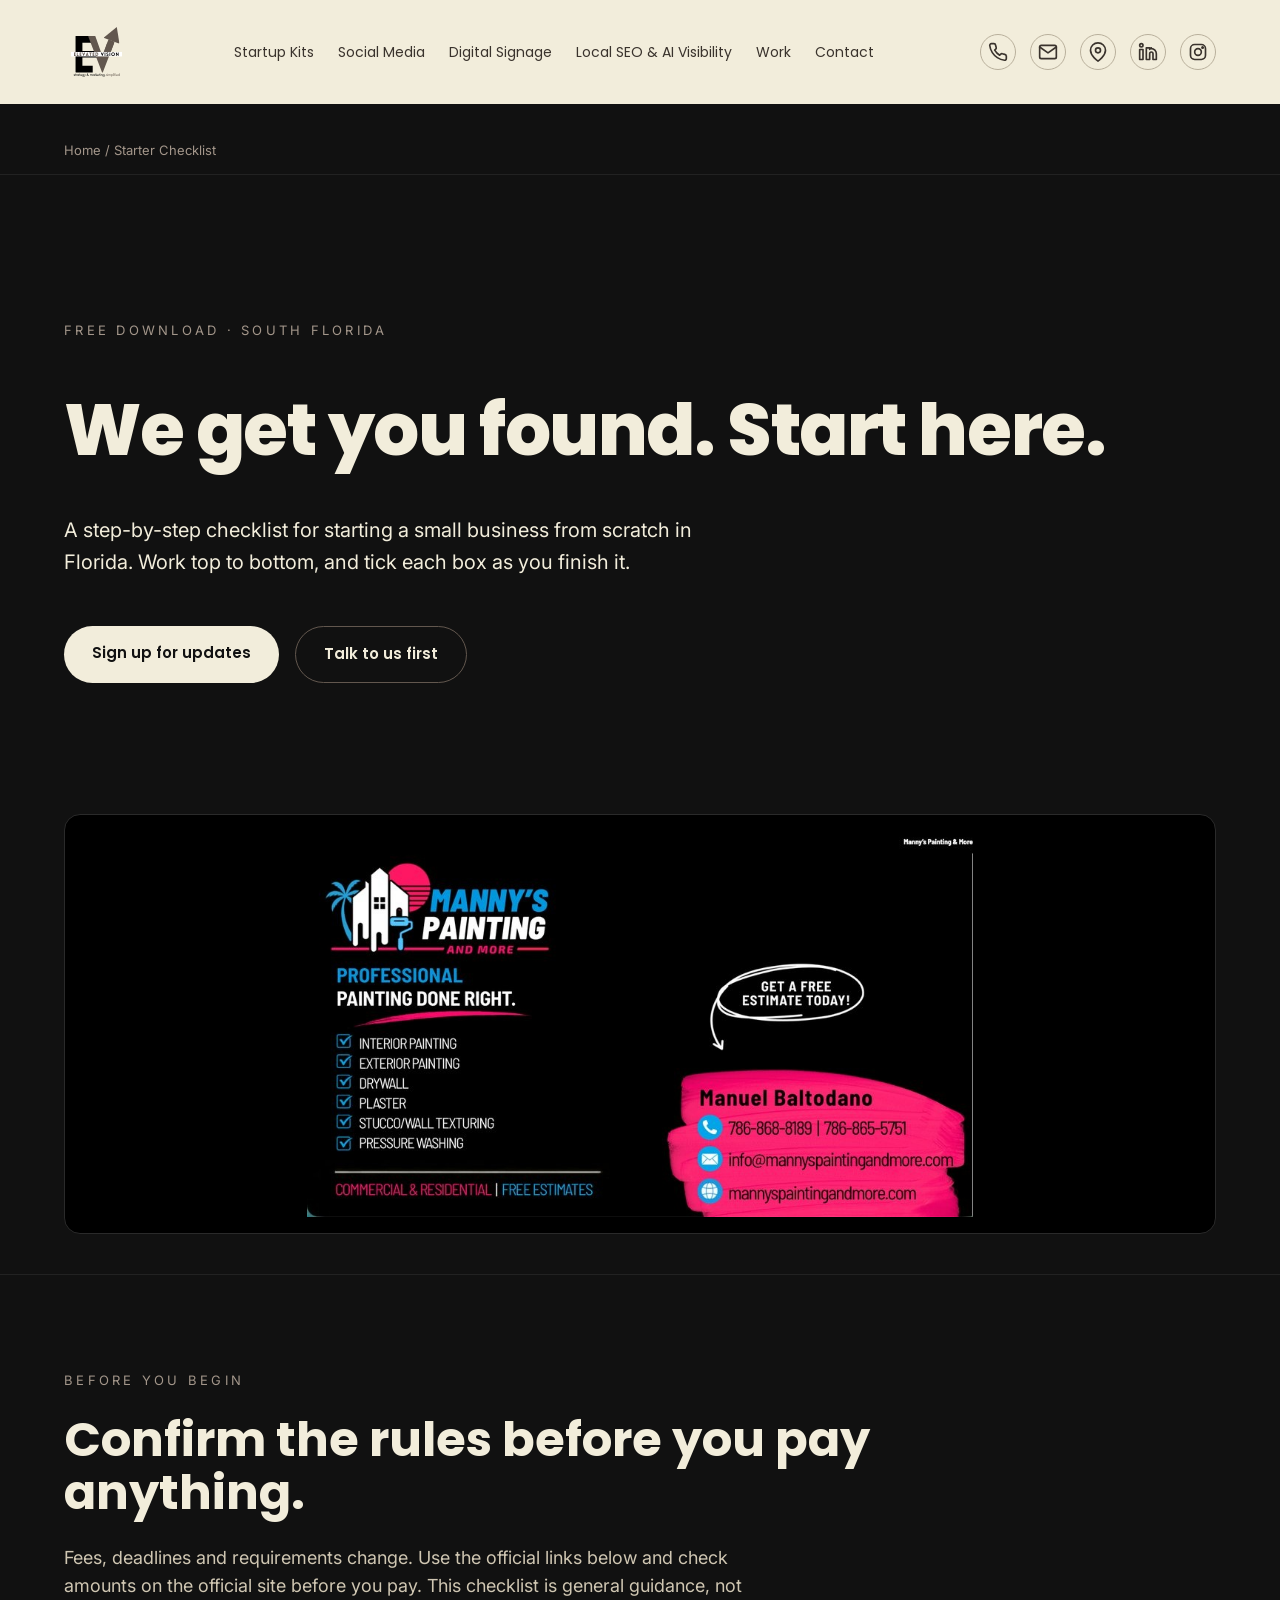
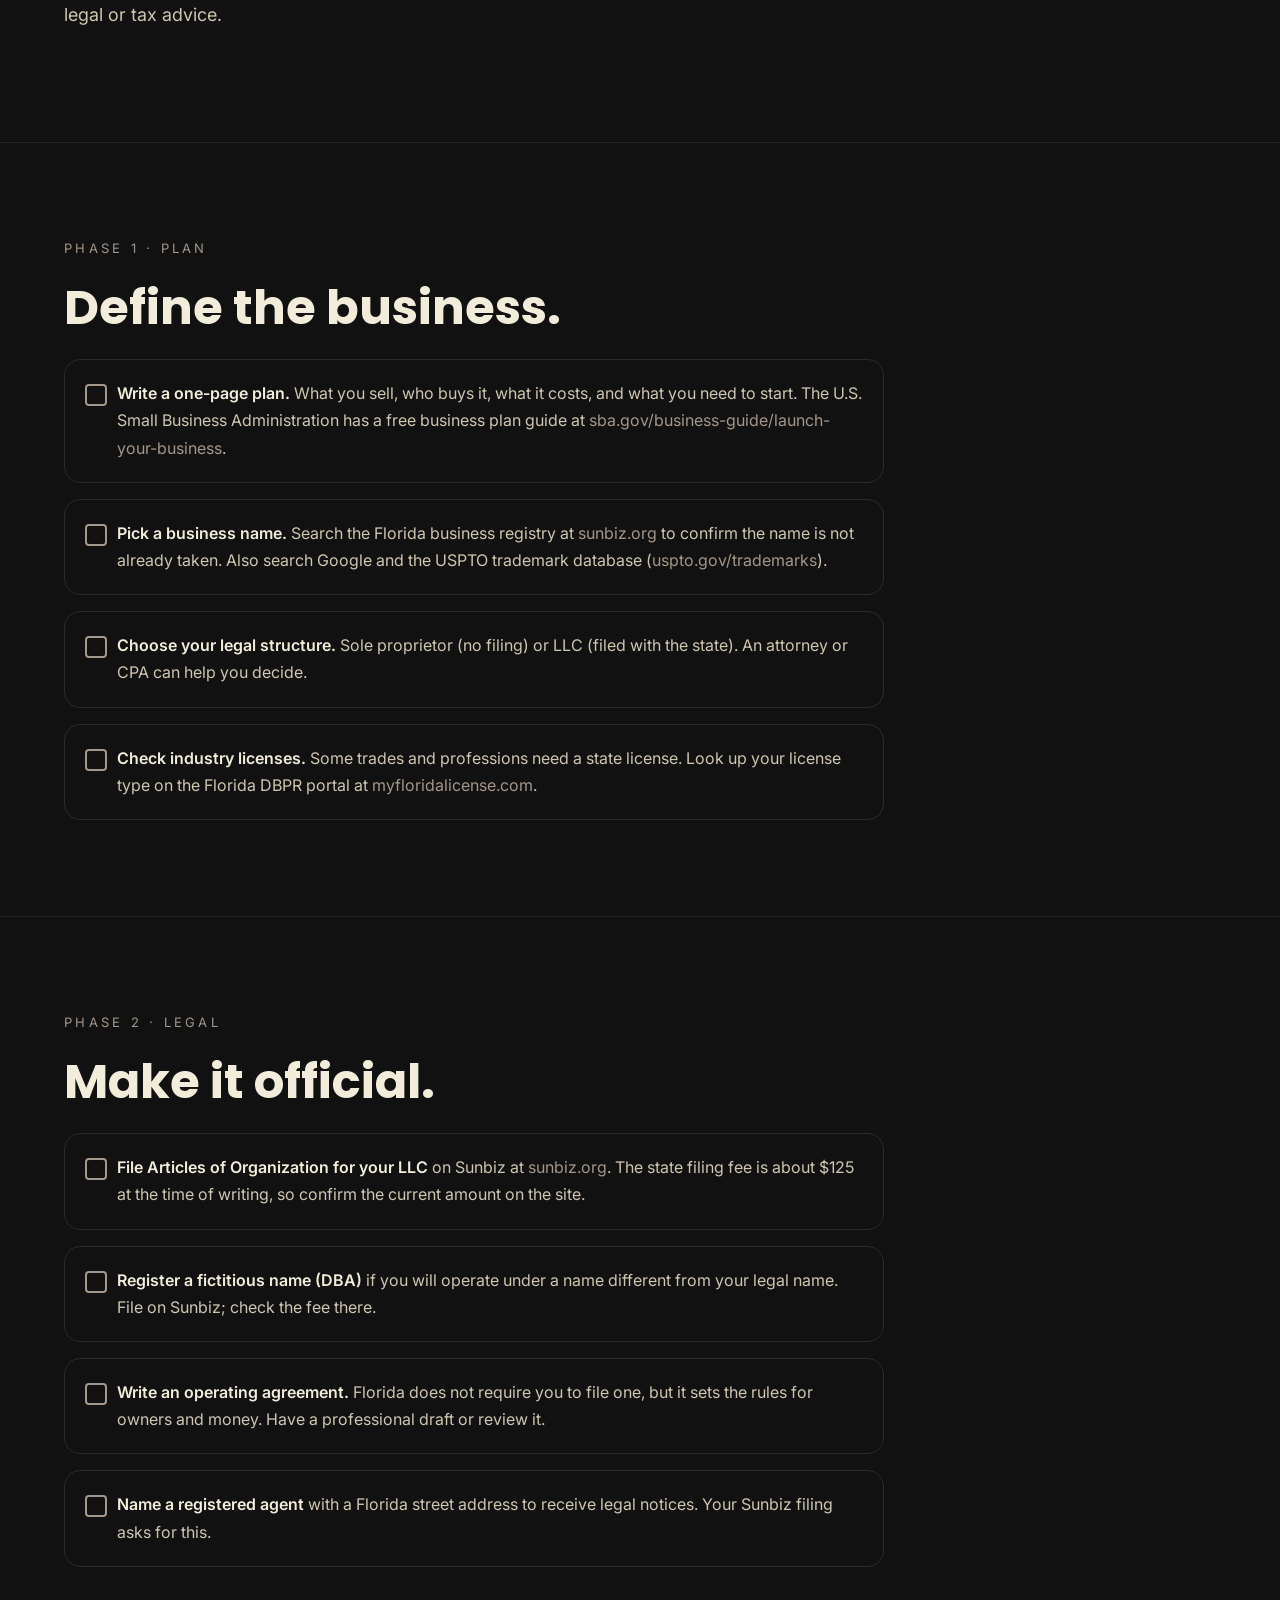
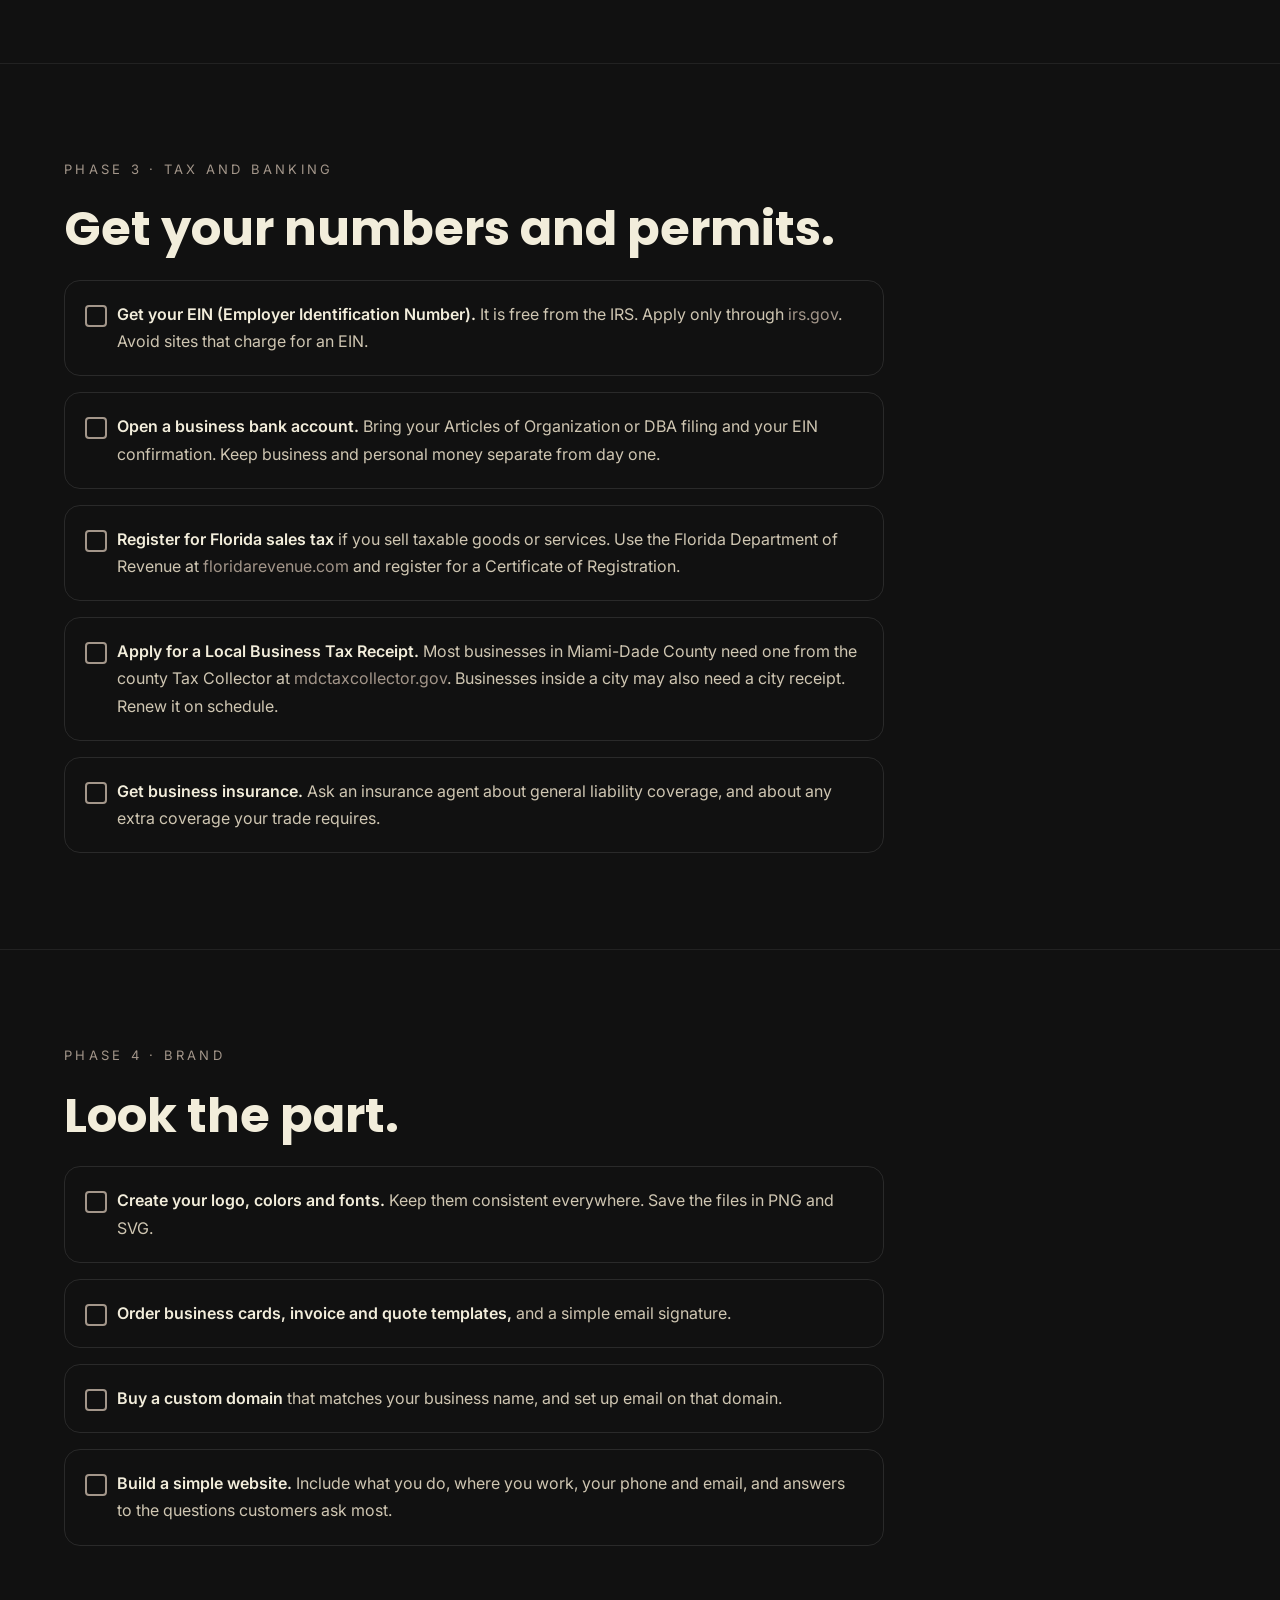
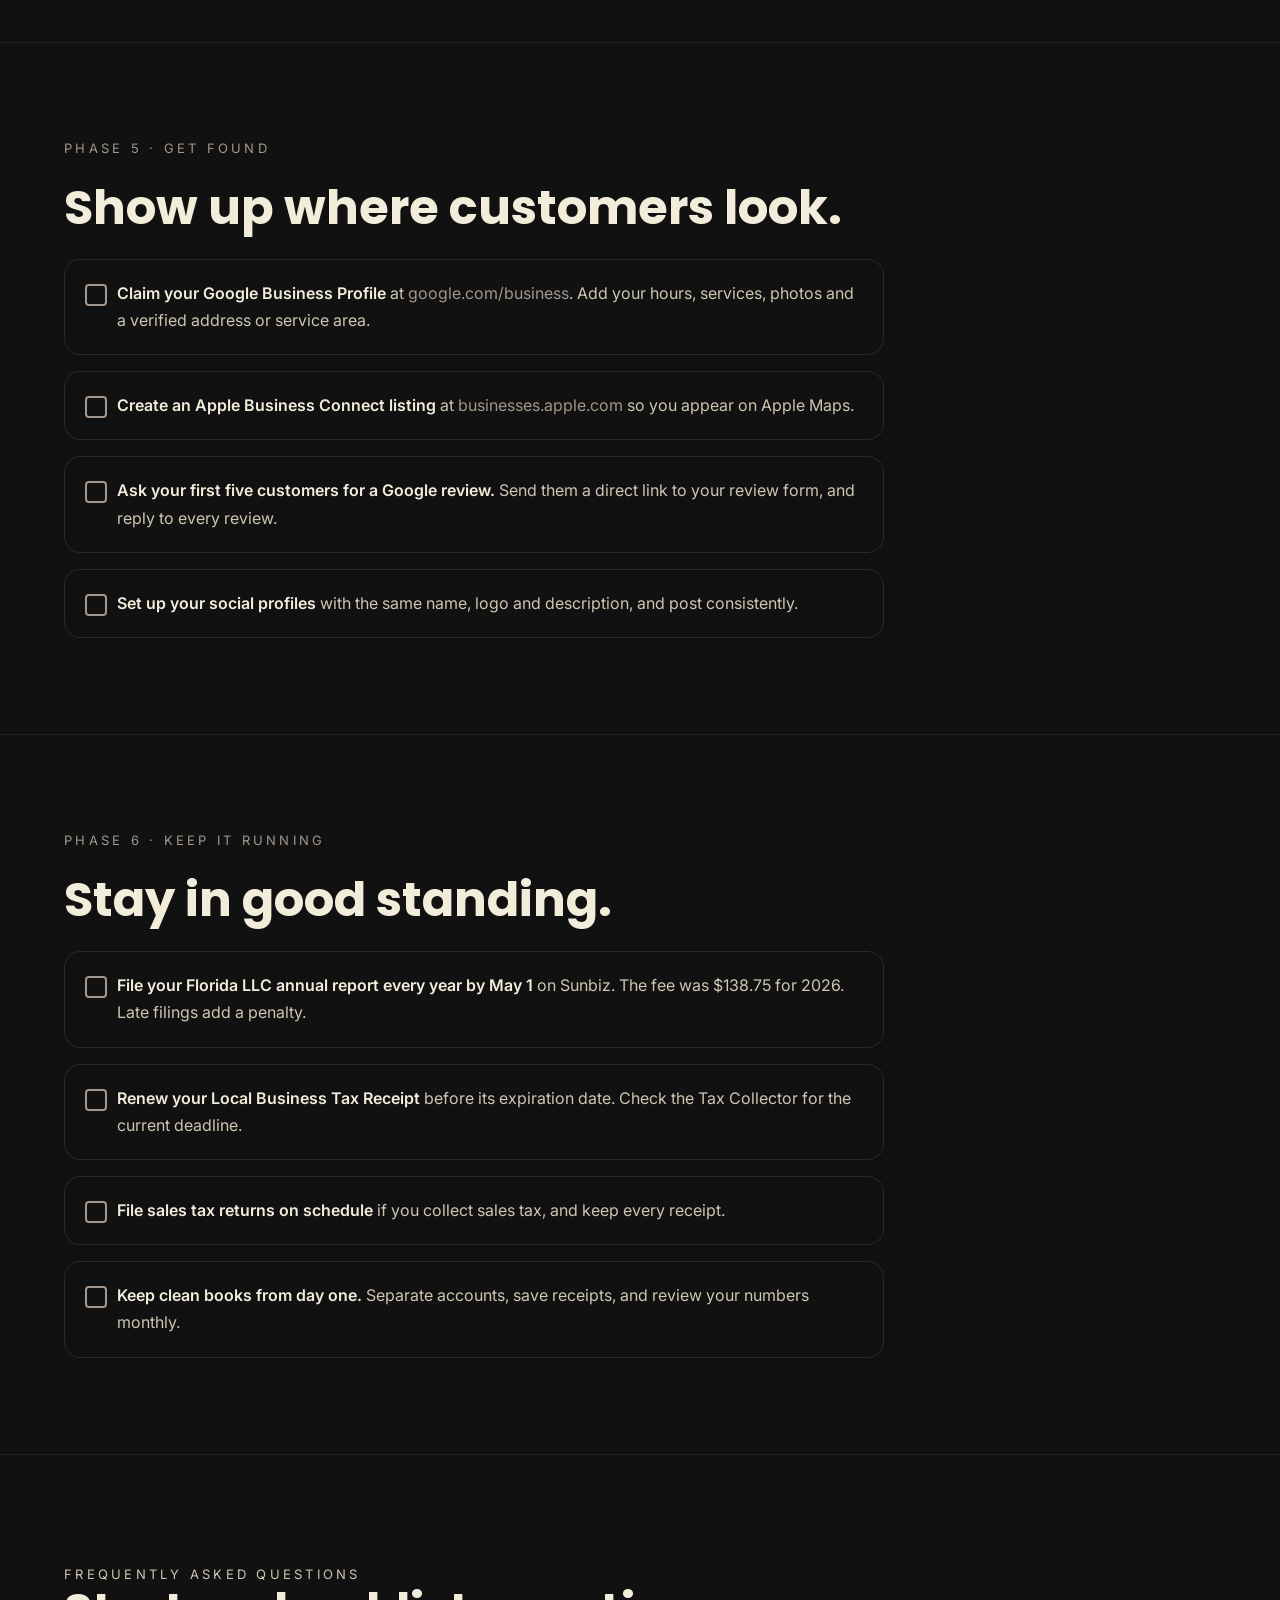
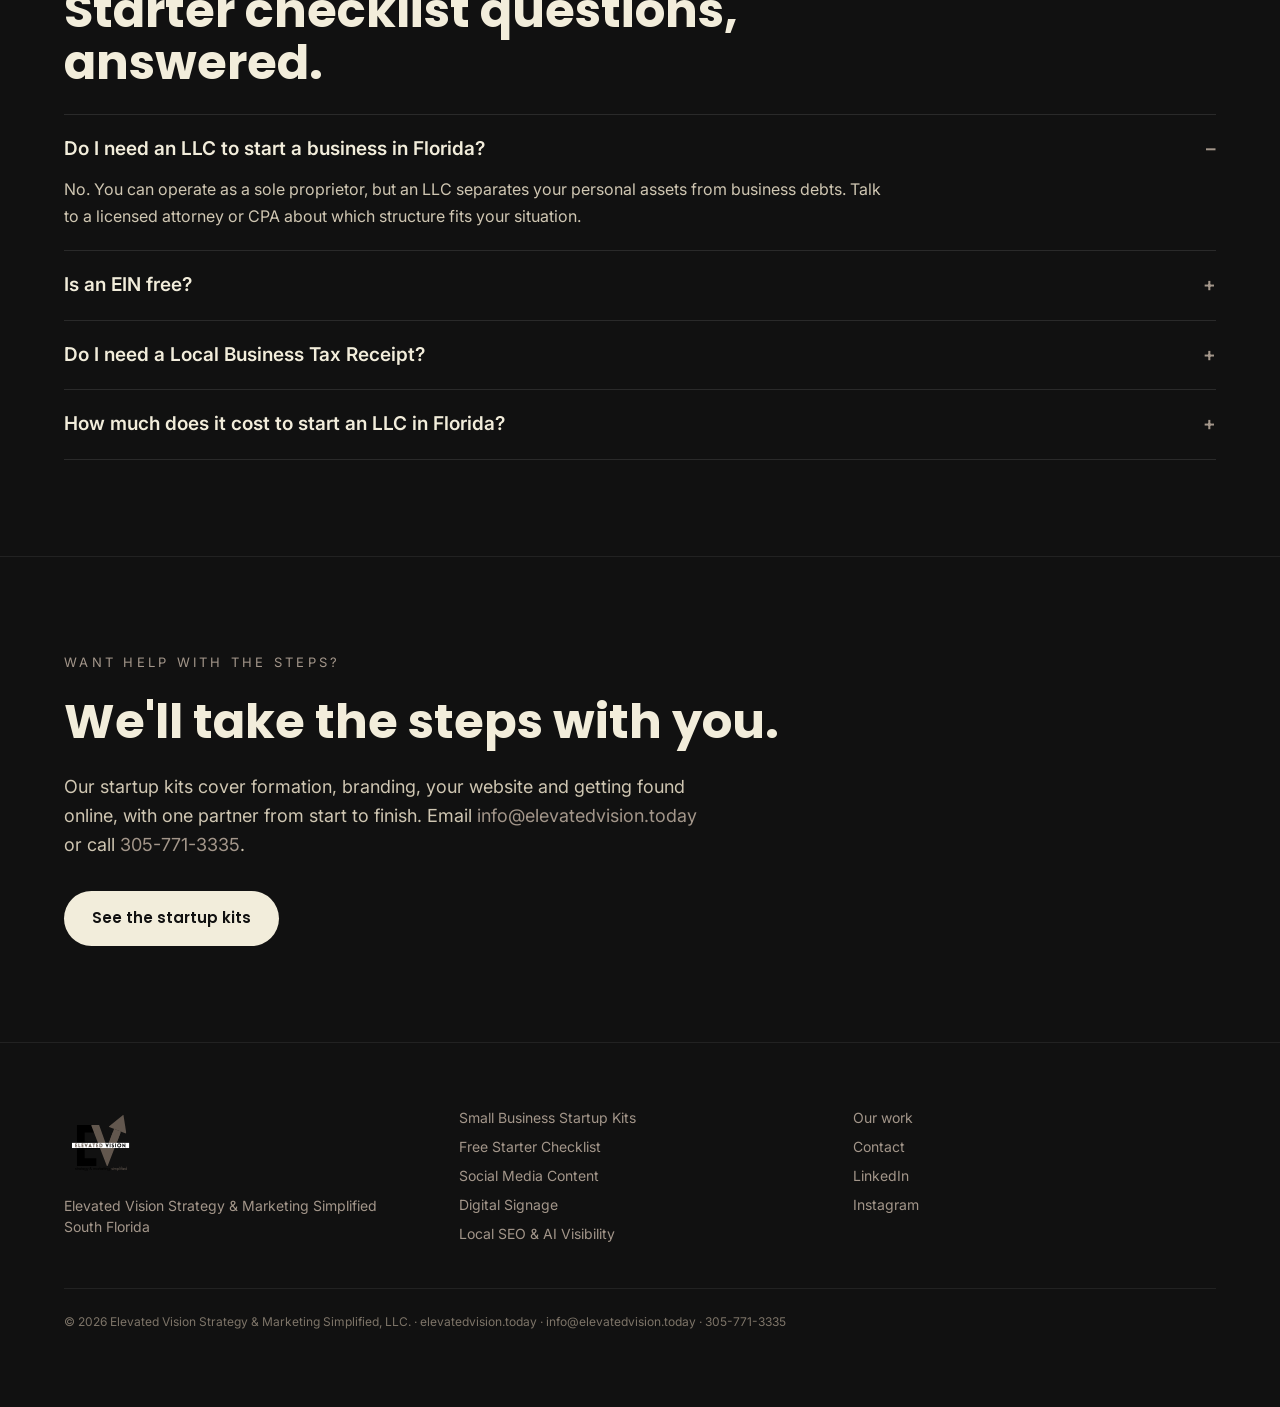
==== commit db0f824a: "Light top bar with dark text, original logo, add page images Co-Authored-By: Claude Haiku 5.5 <norep" ====
--- a/starter-checklist.html
+++ b/starter-checklist.html
@@ -75,6 +75,7 @@
     </div>
   </div>
 
+  <figure class="page-image"><img src="assets/work/mannys-painting.png" alt="Manny's Painting & More business card design by Elevated Vision" loading="lazy"></figure>
   <section>
     <p class="eyebrow">Before you begin</p>
     <h2>Confirm the rules before you pay anything.</h2>
--- a/style.css
+++ b/style.css
@@ -17,7 +17,7 @@
 .btn-primary:hover { background:var(--taupe-light); color:var(--black); }
 .btn-ghost { border:1px solid var(--taupe); color:var(--cream); }
 .nav { display:flex; justify-content:space-between; align-items:center; padding:20px 64px; flex-wrap:wrap; gap:16px; }
-.nav img { height:48px; width:auto; }
+.nav img { height:64px; width:auto; }
 .nav-links { display:flex; gap:24px; font-size:14px; color:var(--taupe-light); flex-wrap:wrap; }
 .nav-links a[aria-current="page"] { color:var(--cream); }
 .hero { padding:112px 64px 96px; min-height:640px; display:flex; flex-direction:column; justify-content:center; gap:28px; border-top:1px solid var(--line); }
@@ -56,7 +56,7 @@
   section, .nav, .hero, .crumbs, .footer { padding-left:24px; padding-right:24px; }
   h1 { font-size:44px; } h2 { font-size:32px; }
   .grid3, .grid2, .footer { grid-template-columns:1fr; }
-  .nav img { height:40px; }
+  .nav img { height:52px; }
 }
 @media (prefers-reduced-motion: no-preference) {
   .hero h1, .hero .lead { animation: rise .9s ease-out both; }
@@ -70,3 +70,23 @@
 .nav-contact { display:flex; gap:14px; align-items:center; }
 .nav-contact a { color:var(--taupe-light); display:inline-flex; width:36px; height:36px; align-items:center; justify-content:center; border:1px solid #2a2a2a; border-radius:999px; }
 .nav-contact a:hover { color:var(--black); background:var(--cream); border-color:var(--cream); }
+
+.testimonials { display:grid; grid-template-columns:repeat(auto-fit,minmax(260px,1fr)); gap:20px; margin:0 0 32px; }
+.testimonial { margin:0; gap:16px; }
+.testimonial .stars { color:var(--taupe-light); letter-spacing:3px; font-size:16px; }
+.testimonial blockquote { margin:0; color:var(--cream); line-height:1.6; font-size:16px; }
+.testimonial figcaption { color:var(--taupe-light); font-size:14px; margin-top:auto; }
+
+.logo-strip { display:grid; grid-template-columns:repeat(auto-fit,minmax(160px,1fr)); gap:16px; align-items:center; }
+.logo-strip img { width:100%; height:160px; object-fit:contain; background:#000; border:1px solid #2a2a2a; border-radius:16px; padding:14px; }
+.logo-strip img.logo-light { filter:brightness(2.2); }
+
+.page-image { margin:0 64px 40px; }
+.page-image img { width:100%; max-height:420px; object-fit:contain; background:#000; border:1px solid #2a2a2a; border-radius:16px; padding:16px; display:block; }
+.nav { background:var(--cream); }
+.nav-links { color:#3a332d; }
+.nav-links a { color:#3a332d; }
+.nav-links a:hover, .nav-links a[aria-current="page"] { color:var(--black); }
+.nav-contact a { color:#3a332d; border-color:#b9b09c; }
+.nav-contact a:hover { color:var(--cream); background:var(--black); border-color:var(--black); }
+@media (max-width: 720px) { .page-image { margin:0 24px 32px; } }
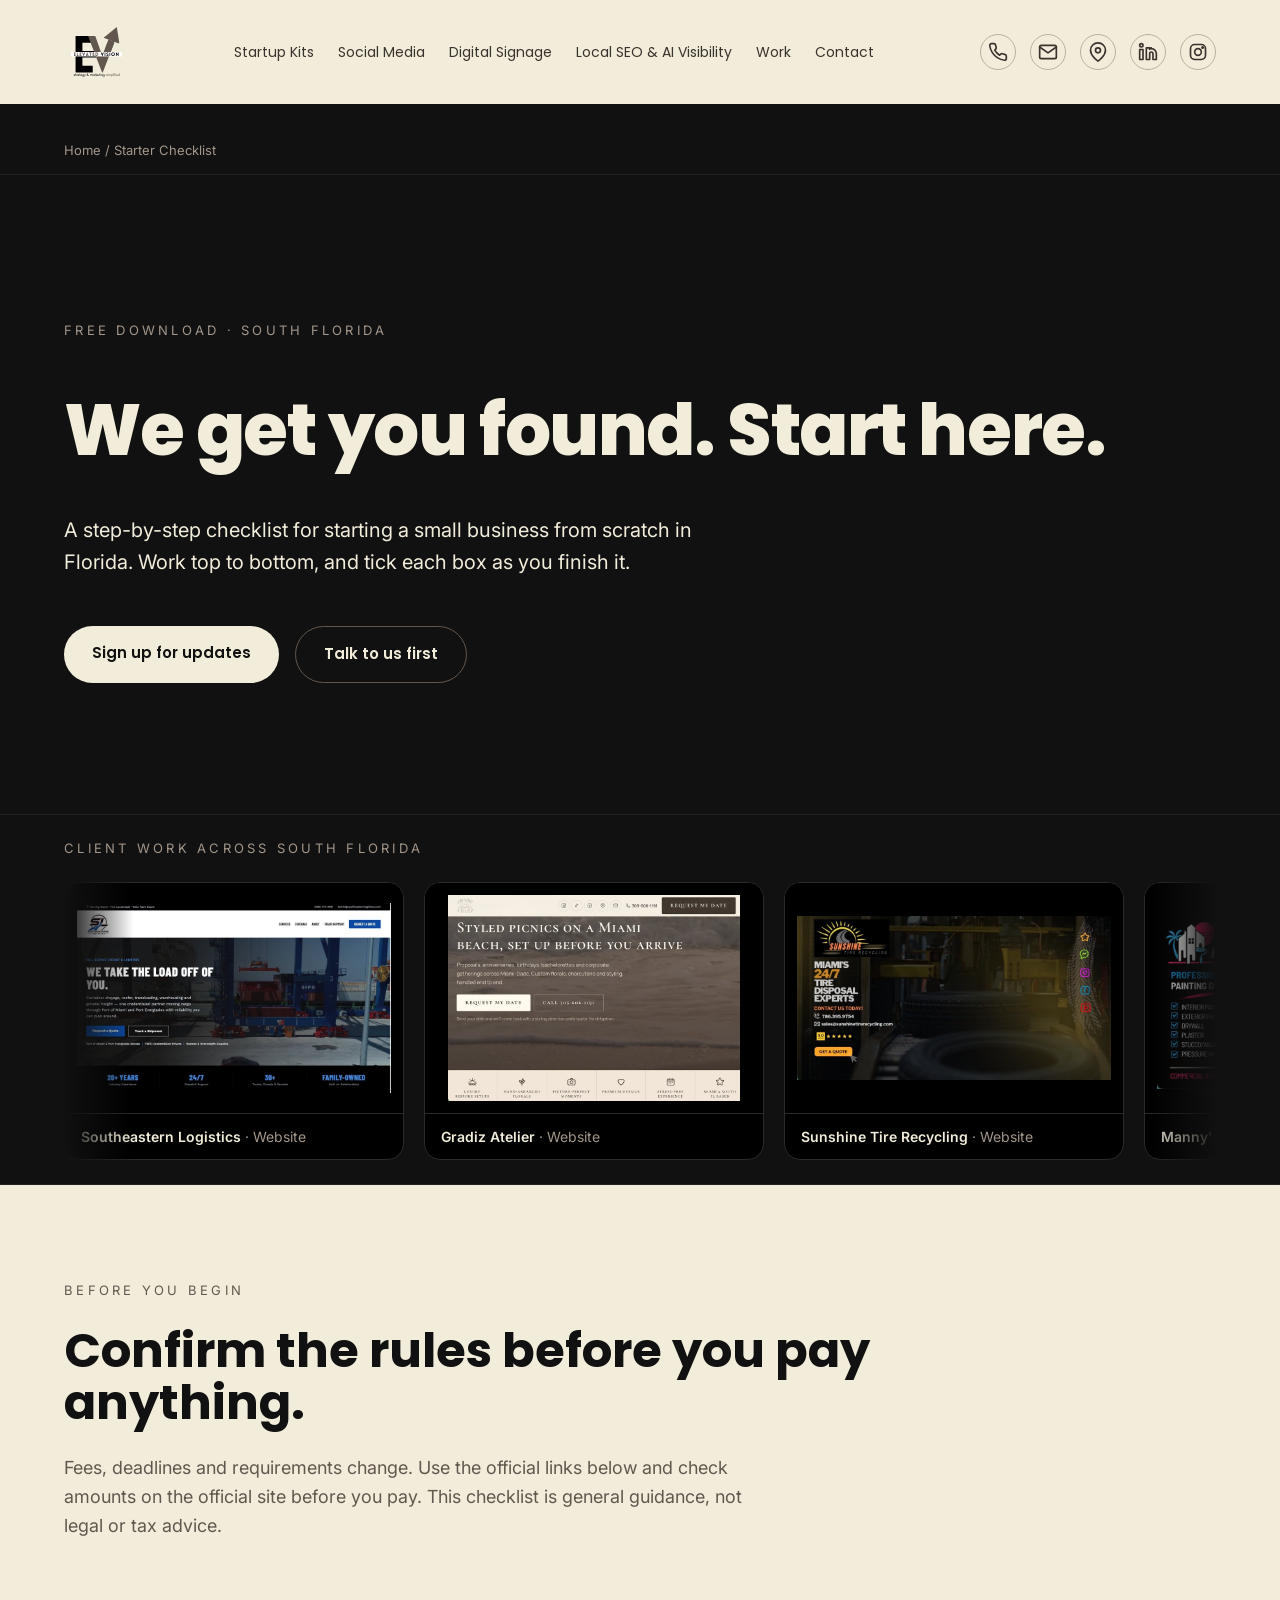
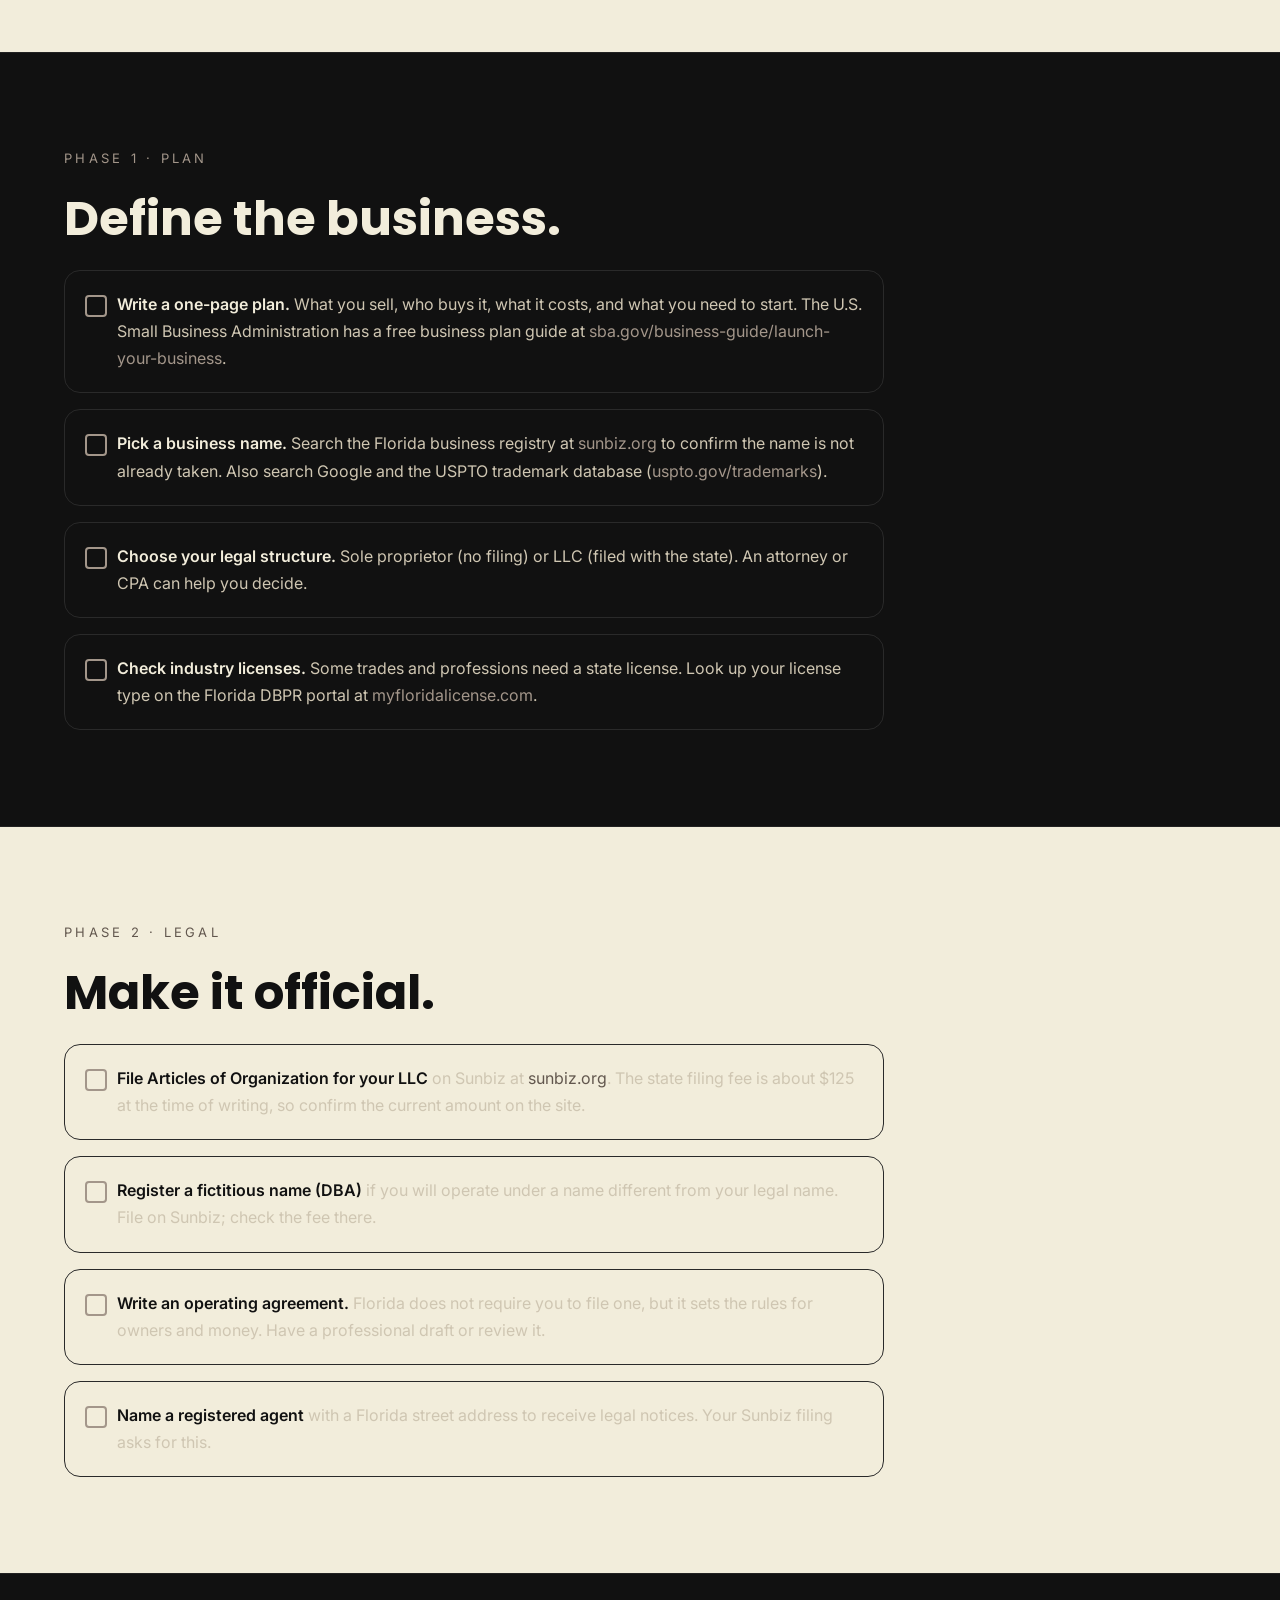
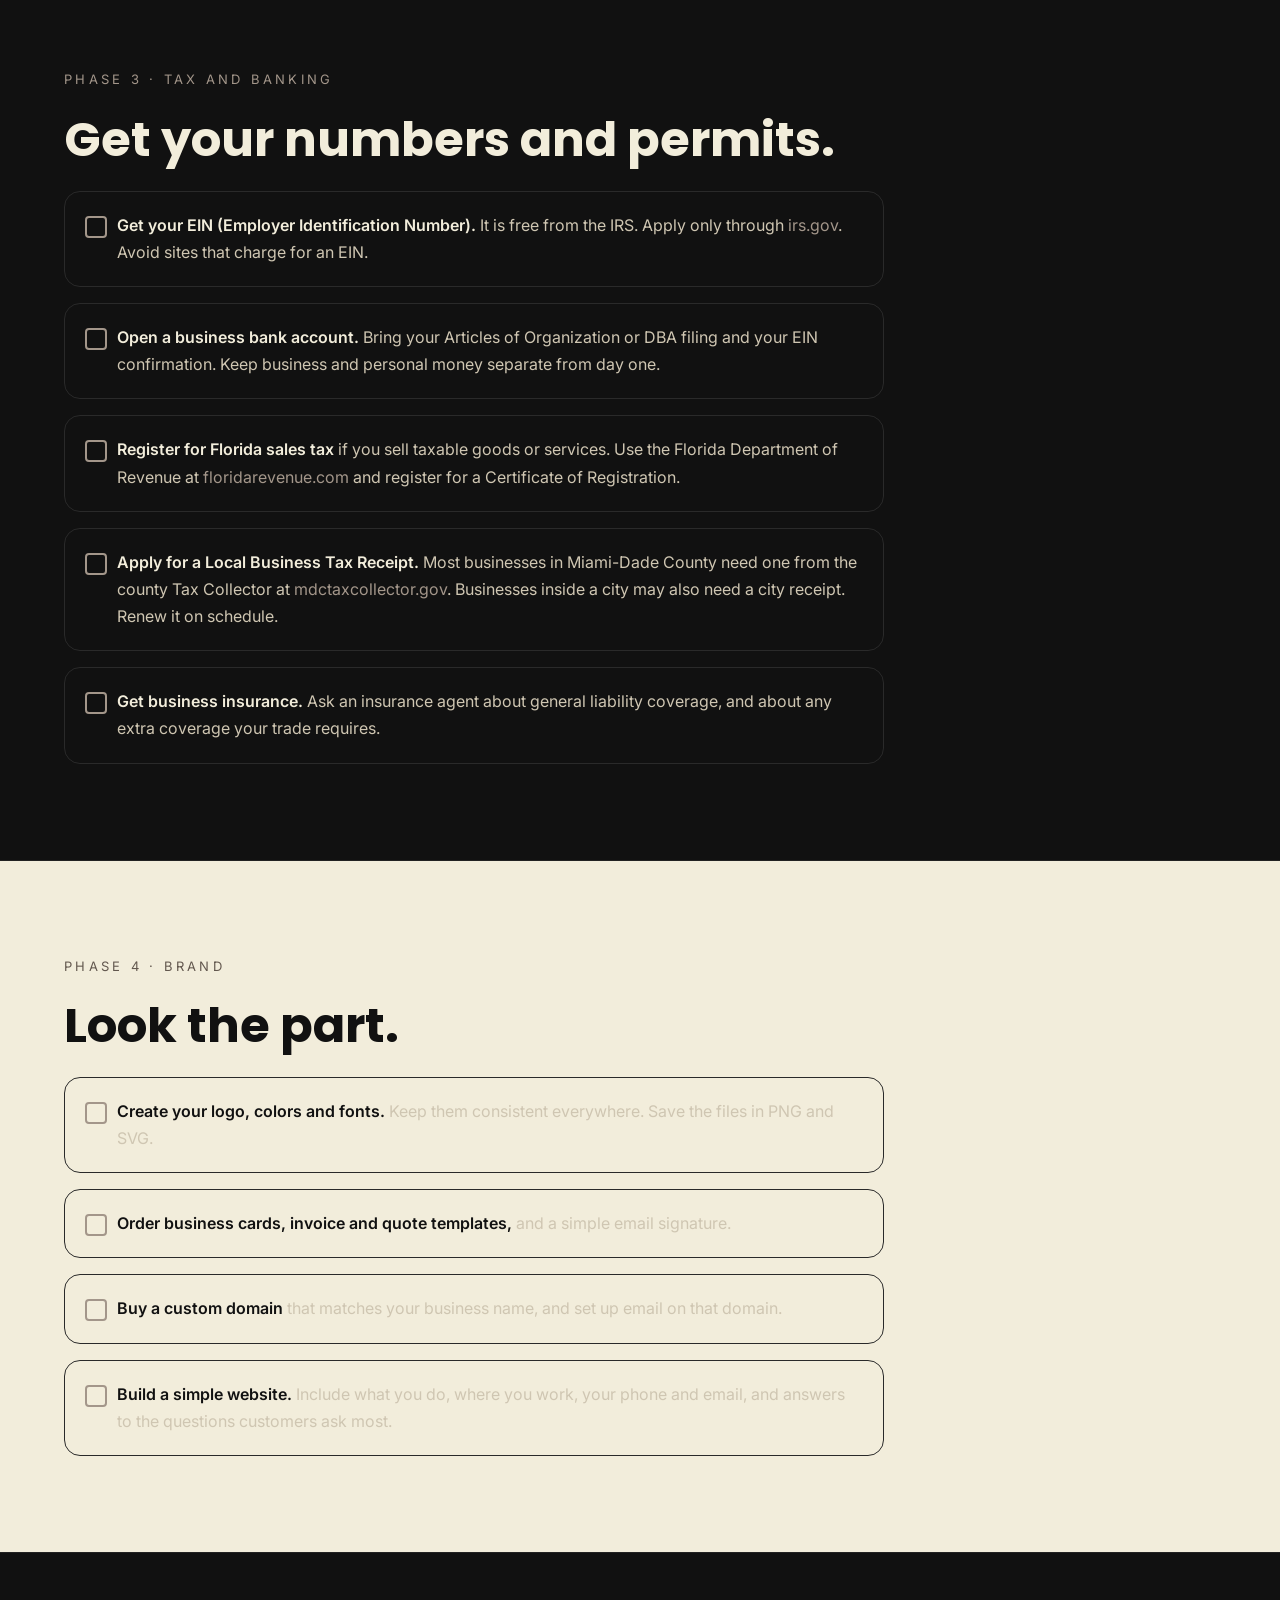
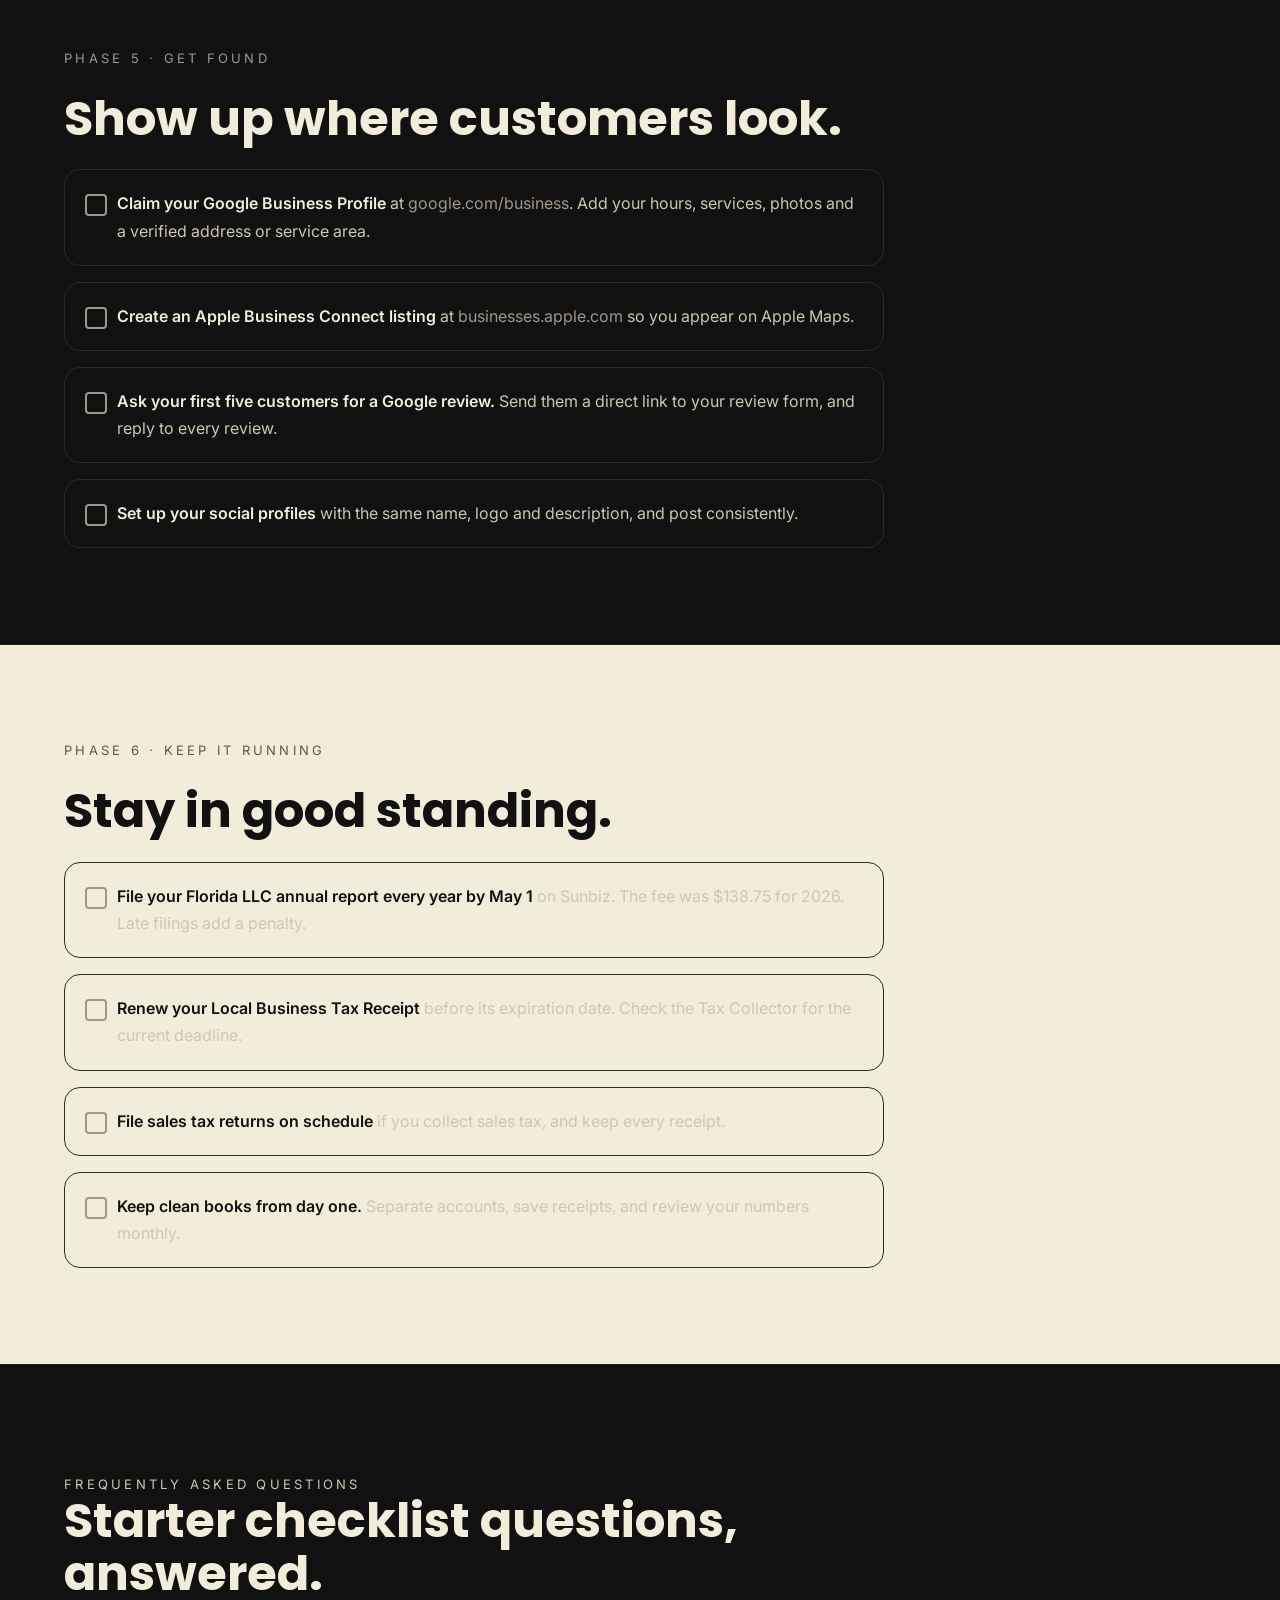
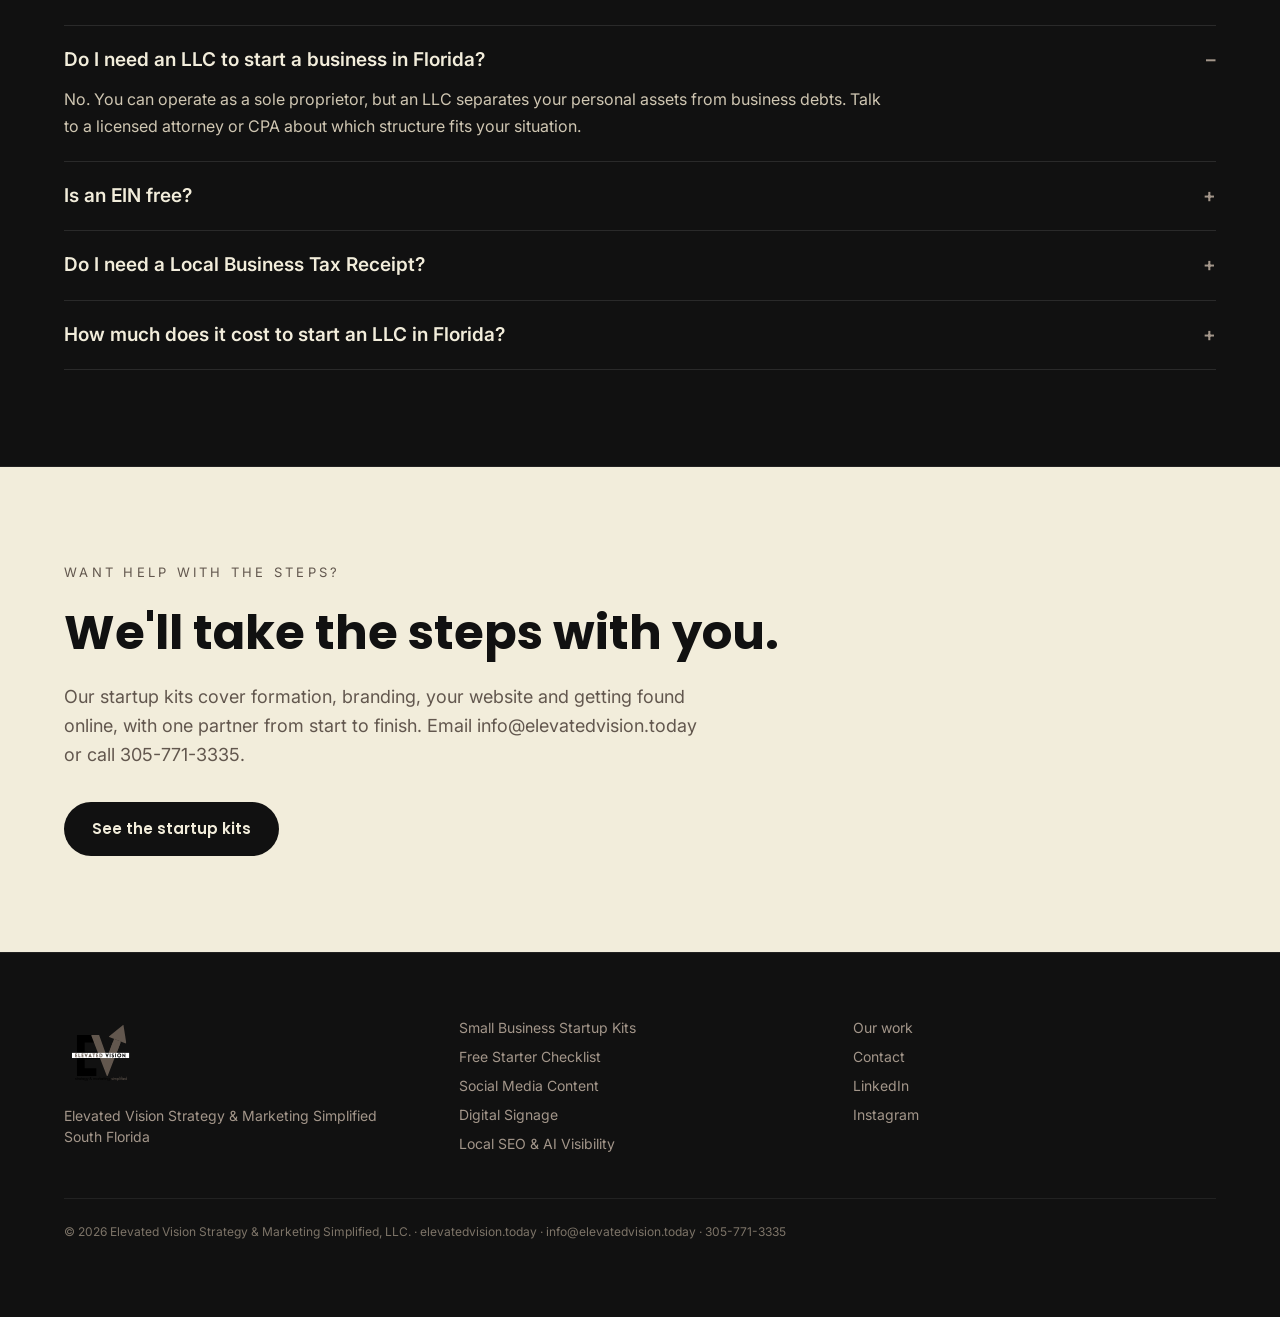
==== commit cd70a552: "Brand palette bands, work carousel replaces single hero image, fix service page image paths Co-Autho" ====
--- a/starter-checklist.html
+++ b/starter-checklist.html
@@ -15,7 +15,7 @@
 <link rel="preconnect" href="https://fonts.googleapis.com">
 <link rel="preconnect" href="https://fonts.gstatic.com" crossorigin>
 <link href="https://fonts.googleapis.com/css2?family=Poppins:wght@300;400;600;800&family=Inter:wght@400;500;600&display=swap" rel="stylesheet">
-<link rel="stylesheet" href="style.css">
+<link rel="stylesheet" href="style.css?v=3">
 <script type="application/ld+json">
 {
   "@context": "https://schema.org",
@@ -44,7 +44,7 @@
 <body>
 
 <header class="nav">
-  <a href="index.html" aria-label="Elevated Vision home"><img src="assets/logo/elevated-vision-logo.svg" alt="Elevated Vision, marketing &amp; strategy, simplified"></a>
+  <a href="index.html" aria-label="Elevated Vision home"><img src="assets/logo/elevated-vision-logo.svg?v=3" alt="Elevated Vision, marketing &amp; strategy, simplified"></a>
   <nav class="nav-links" aria-label="Primary">
     <a href="services/startup-kits.html">Startup Kits</a>
     <a href="services/social-media-content.html">Social Media</a>
@@ -75,8 +75,11 @@
     </div>
   </div>
 
-  <figure class="page-image"><img src="assets/work/mannys-painting.png" alt="Manny's Painting & More business card design by Elevated Vision" loading="lazy"></figure>
-  <section>
+  <section class="carousel-band" aria-label="Client work">
+    <p class="eyebrow">Client work across South Florida</p>
+    <div class="carousel-viewport"><div class="carousel-track"><figure class="carousel-slide"><img src="assets/work/southeastern-logistics.png" alt="Southeastern Logistics website" loading="lazy"><figcaption><strong>Southeastern Logistics</strong> · Website</figcaption></figure><figure class="carousel-slide"><img src="assets/work/gradiz-atelier.png" alt="Gradiz Atelier website" loading="lazy"><figcaption><strong>Gradiz Atelier</strong> · Website</figcaption></figure><figure class="carousel-slide"><img src="assets/work/sunshine-tire-recycling.png" alt="Sunshine Tire Recycling website" loading="lazy"><figcaption><strong>Sunshine Tire Recycling</strong> · Website</figcaption></figure><figure class="carousel-slide"><img src="assets/work/mannys-painting.png" alt="Manny's Painting &amp; More business card" loading="lazy"><figcaption><strong>Manny's Painting &amp; More</strong> · Business card</figcaption></figure><figure class="carousel-slide"><img src="assets/work/bear-crumb-logo.png" alt="Bear Crumb Gluten Free Bakery logo" loading="lazy"><figcaption><strong>Bear Crumb Gluten Free Bakery</strong> · Logo</figcaption></figure><figure class="carousel-slide"><img src="assets/work/wood-dr.png" alt="The Wood Dr website" loading="lazy"><figcaption><strong>The Wood Dr</strong> · Website</figcaption></figure><figure class="carousel-slide" aria-hidden="true" tabindex="-1"><img src="assets/work/southeastern-logistics.png" alt="" loading="lazy"><figcaption><strong>Southeastern Logistics</strong> · Website</figcaption></figure><figure class="carousel-slide" aria-hidden="true" tabindex="-1"><img src="assets/work/gradiz-atelier.png" alt="" loading="lazy"><figcaption><strong>Gradiz Atelier</strong> · Website</figcaption></figure><figure class="carousel-slide" aria-hidden="true" tabindex="-1"><img src="assets/work/sunshine-tire-recycling.png" alt="" loading="lazy"><figcaption><strong>Sunshine Tire Recycling</strong> · Website</figcaption></figure><figure class="carousel-slide" aria-hidden="true" tabindex="-1"><img src="assets/work/mannys-painting.png" alt="" loading="lazy"><figcaption><strong>Manny's Painting &amp; More</strong> · Business card</figcaption></figure><figure class="carousel-slide" aria-hidden="true" tabindex="-1"><img src="assets/work/bear-crumb-logo.png" alt="" loading="lazy"><figcaption><strong>Bear Crumb Gluten Free Bakery</strong> · Logo</figcaption></figure><figure class="carousel-slide" aria-hidden="true" tabindex="-1"><img src="assets/work/wood-dr.png" alt="" loading="lazy"><figcaption><strong>The Wood Dr</strong> · Website</figcaption></figure></div></div>
+  </section>
+  <section class="light">
     <p class="eyebrow">Before you begin</p>
     <h2>Confirm the rules before you pay anything.</h2>
     <p class="muted" style="font-size:18px;max-width:720px;margin:0 0 16px">Fees, deadlines and requirements change. Use the official links below and check amounts on the official site before you pay. This checklist is general guidance, not legal or tax advice.</p>
@@ -93,7 +96,7 @@
     </ul>
   </section>
 
-  <section>
+  <section class="light">
     <p class="eyebrow">Phase 2 · Legal</p>
     <h2>Make it official.</h2>
     <ul class="checklist">
@@ -116,7 +119,7 @@
     </ul>
   </section>
 
-  <section>
+  <section class="light">
     <p class="eyebrow">Phase 4 · Brand</p>
     <h2>Look the part.</h2>
     <ul class="checklist">
@@ -138,7 +141,7 @@
     </ul>
   </section>
 
-  <section>
+  <section class="light">
     <p class="eyebrow">Phase 6 · Keep it running</p>
     <h2>Stay in good standing.</h2>
     <ul class="checklist">
@@ -158,7 +161,7 @@
     <details><summary>How much does it cost to start an LLC in Florida?</summary><p>Florida charges a filing fee to file Articles of Organization on Sunbiz, and an annual report fee every year. Confirm the current amounts on sunbiz.org before you file.</p></details>
   </section>
 
-  <section>
+  <section class="light">
     <p class="eyebrow">Want help with the steps?</p>
     <h2>We'll take the steps with you.</h2>
     <p class="muted" style="font-size:18px;max-width:640px;margin:0 0 32px">Our startup kits cover formation, branding, your website and getting found online, with one partner from start to finish. Email <a href="mailto:info@elevatedvision.today">info@elevatedvision.today</a> or call <a href="tel:+13057713335">305-771-3335</a>.</p>
@@ -167,7 +170,7 @@
 </main>
 
 <footer class="footer">
-  <div><img src="assets/logo/elevated-vision-logo.svg" alt="Elevated Vision" style="height:72px;width:auto;margin-bottom:16px"><div>Elevated Vision Strategy &amp; Marketing Simplified<br>South Florida</div></div>
+  <div><img src="assets/logo/elevated-vision-logo.svg?v=3" alt="Elevated Vision" style="height:72px;width:auto;margin-bottom:16px"><div>Elevated Vision Strategy &amp; Marketing Simplified<br>South Florida</div></div>
   <ul><li><a href="services/startup-kits.html">Small Business Startup Kits</a></li><li><a href="starter-checklist.html">Free Starter Checklist</a></li><li><a href="services/social-media-content.html">Social Media Content</a></li><li><a href="services/digital-signage.html">Digital Signage</a></li><li><a href="services/local-seo-ai-visibility.html">Local SEO &amp; AI Visibility</a></li></ul>
   <ul><li><a href="work.html">Our work</a></li><li><a href="index.html#contact">Contact</a></li><li><a href="https://www.linkedin.com/company/elevated-vision-sms" target="_blank" rel="noopener">LinkedIn</a></li><li><a href="https://www.instagram.com/ElevatedVisionSMS" target="_blank" rel="noopener">Instagram</a></li></ul>
   <p class="legal">© 2026 Elevated Vision Strategy &amp; Marketing Simplified, LLC. · elevatedvision.today · info@elevatedvision.today · 305-771-3335</p>
--- a/style.css
+++ b/style.css
@@ -90,3 +90,44 @@
 .nav-contact a { color:#3a332d; border-color:#b9b09c; }
 .nav-contact a:hover { color:var(--cream); background:var(--black); border-color:var(--black); }
 @media (max-width: 720px) { .page-image { margin:0 24px 32px; } }
+
+/* ---- Brand palette: black leads, cream and taupe bands ---- */
+section.light { background:var(--cream); color:var(--black); }
+section.light h1, section.light h2, section.light h3 { color:var(--black); }
+section.light p, section.light .lead { color:var(--black); }
+section.light .muted { color:var(--taupe); }
+section.light .eyebrow { color:var(--taupe); }
+section.light a { color:var(--taupe); } section.light a:hover { color:var(--black); }
+section.light .card { background:#E6DEC6; border-color:#D3C9AB; }
+section.light .card a.more { color:var(--black); }
+section.light .btn-primary { background:var(--black); color:var(--cream); }
+section.light .btn-primary:hover { background:var(--taupe); color:var(--cream); }
+section.light .btn-ghost { border-color:var(--taupe); color:var(--black); }
+section.light .checklist li strong { color:var(--black); }
+section.light .testimonial blockquote, section.light .testimonial .stars { color:var(--black); }
+section.light .testimonial .stars { color:var(--taupe); }
+section.light .work-card { background:#FFFFFF; border-color:#D3C9AB; }
+section.light .work-card .frame { background:#111111; }
+section.light .work-card .caption span { color:var(--taupe); }
+section.light input, section.light textarea, section.light select { background:#FFFFFF; color:var(--black); border-color:#D3C9AB; }
+section.light details, section.light .faq-item { border-color:#D3C9AB; }
+section.band-taupe { background:var(--taupe); color:var(--cream); }
+section.band-taupe h1, section.band-taupe h2, section.band-taupe h3 { color:var(--cream); }
+section.band-taupe p, section.band-taupe .lead, section.band-taupe .muted { color:var(--cream); opacity:.92; }
+section.band-taupe .eyebrow { color:var(--cream); opacity:.8; }
+section.band-taupe .card { background:rgba(17,17,17,.22); border-color:rgba(242,237,219,.3); }
+section.band-taupe .btn-primary { background:var(--cream); color:var(--black); }
+section.band-taupe .btn-ghost { border-color:var(--cream); color:var(--cream); }
+section.band-taupe a { color:var(--cream); }
+/* ---- Work carousel ---- */
+.carousel-band { padding-top:24px; padding-bottom:24px; }
+.carousel-viewport { overflow:hidden; -webkit-mask-image:linear-gradient(90deg,transparent,#000 6%,#000 94%,transparent); mask-image:linear-gradient(90deg,transparent,#000 6%,#000 94%,transparent); }
+.carousel-track { display:flex; width:max-content; animation:carousel-scroll 60s linear infinite; }
+.carousel-viewport:hover .carousel-track, .carousel-viewport:focus-within .carousel-track { animation-play-state:paused; }
+.carousel-slide { flex:0 0 340px; width:340px; margin:0 20px 0 0; background:#000; border:1px solid #2a2a2a; border-radius:16px; overflow:hidden; }
+.carousel-slide img { width:100%; height:230px; object-fit:contain; display:block; padding:12px; background:#000; }
+.carousel-slide figcaption { padding:12px 16px; color:var(--taupe-light); font-size:14px; border-top:1px solid #2a2a2a; }
+.carousel-slide figcaption strong { color:var(--cream); font-weight:600; }
+@keyframes carousel-scroll { from { transform:translateX(0); } to { transform:translateX(-50%); } }
+@media (prefers-reduced-motion: reduce) { .carousel-track { animation:none; } .carousel-viewport { overflow-x:auto; } }
+@media (max-width: 720px) { .carousel-slide { flex-basis:280px; width:280px; } .carousel-slide img { height:200px; } }
